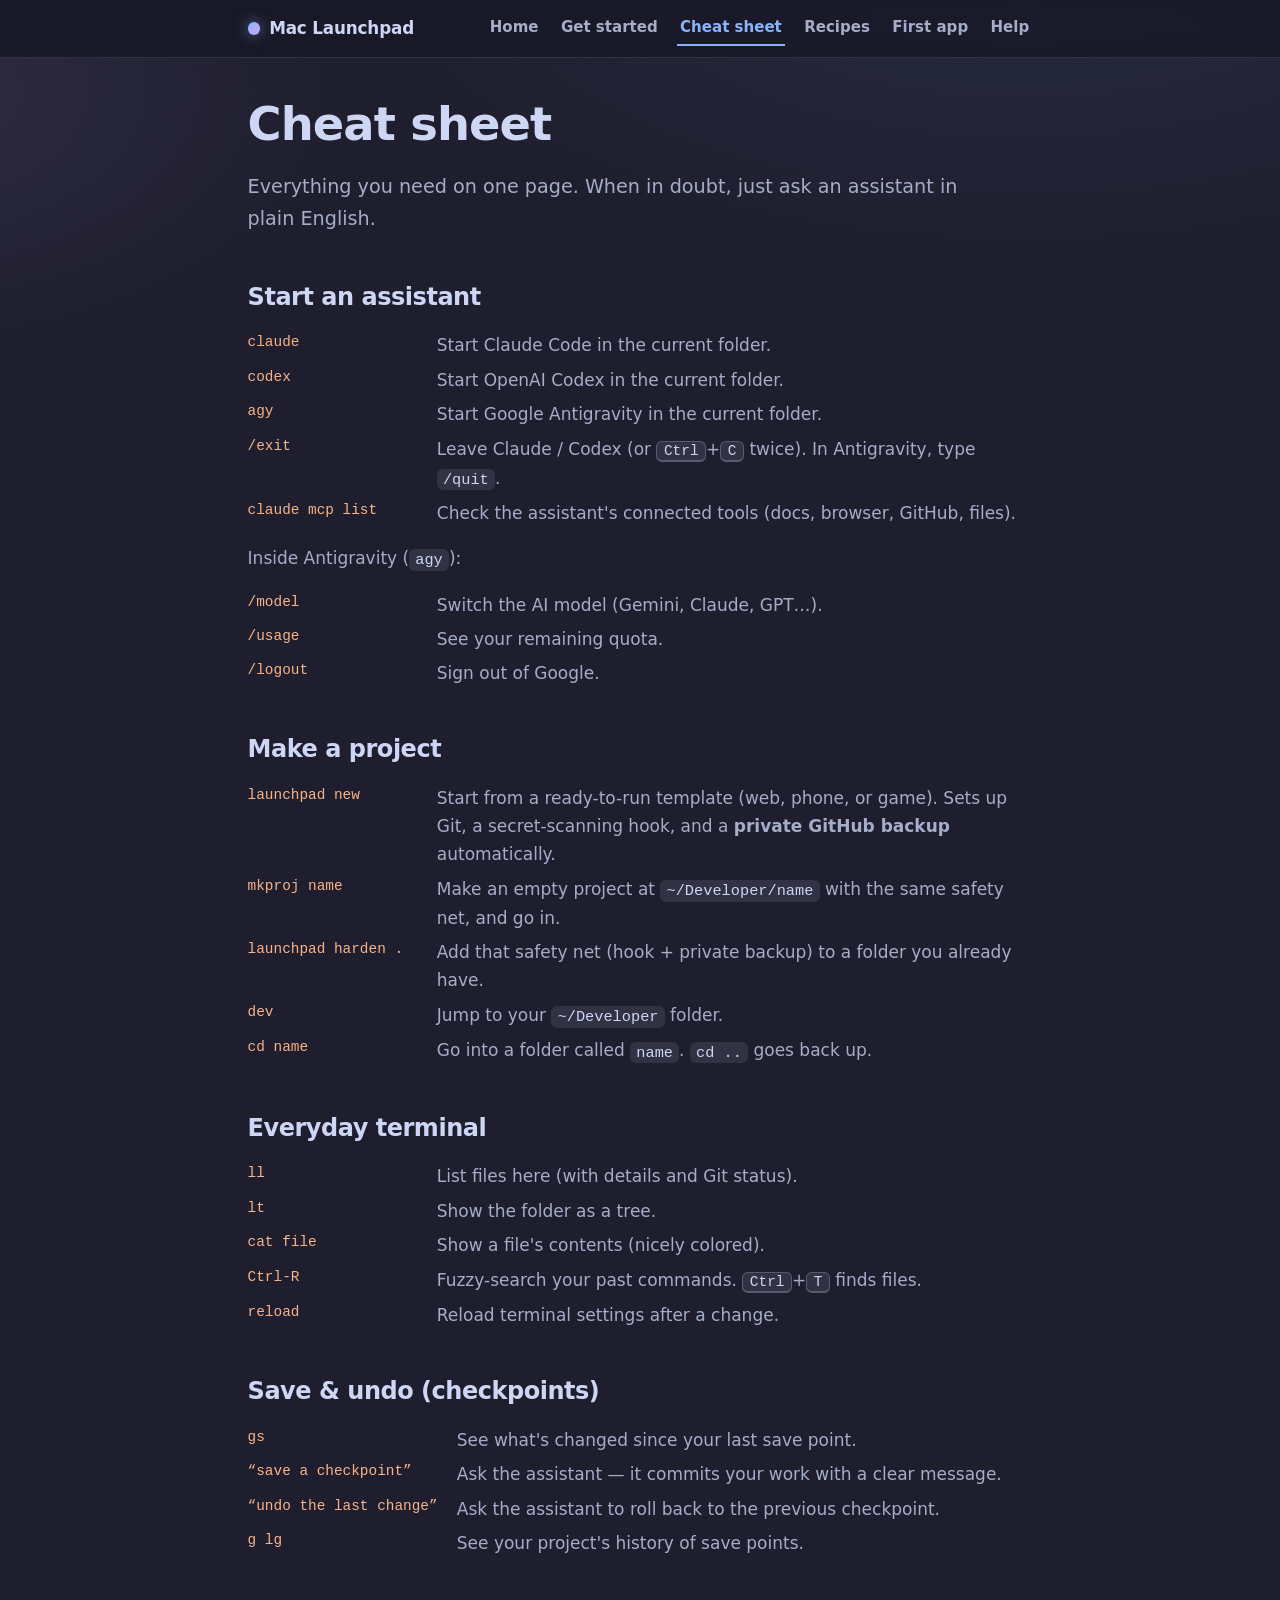
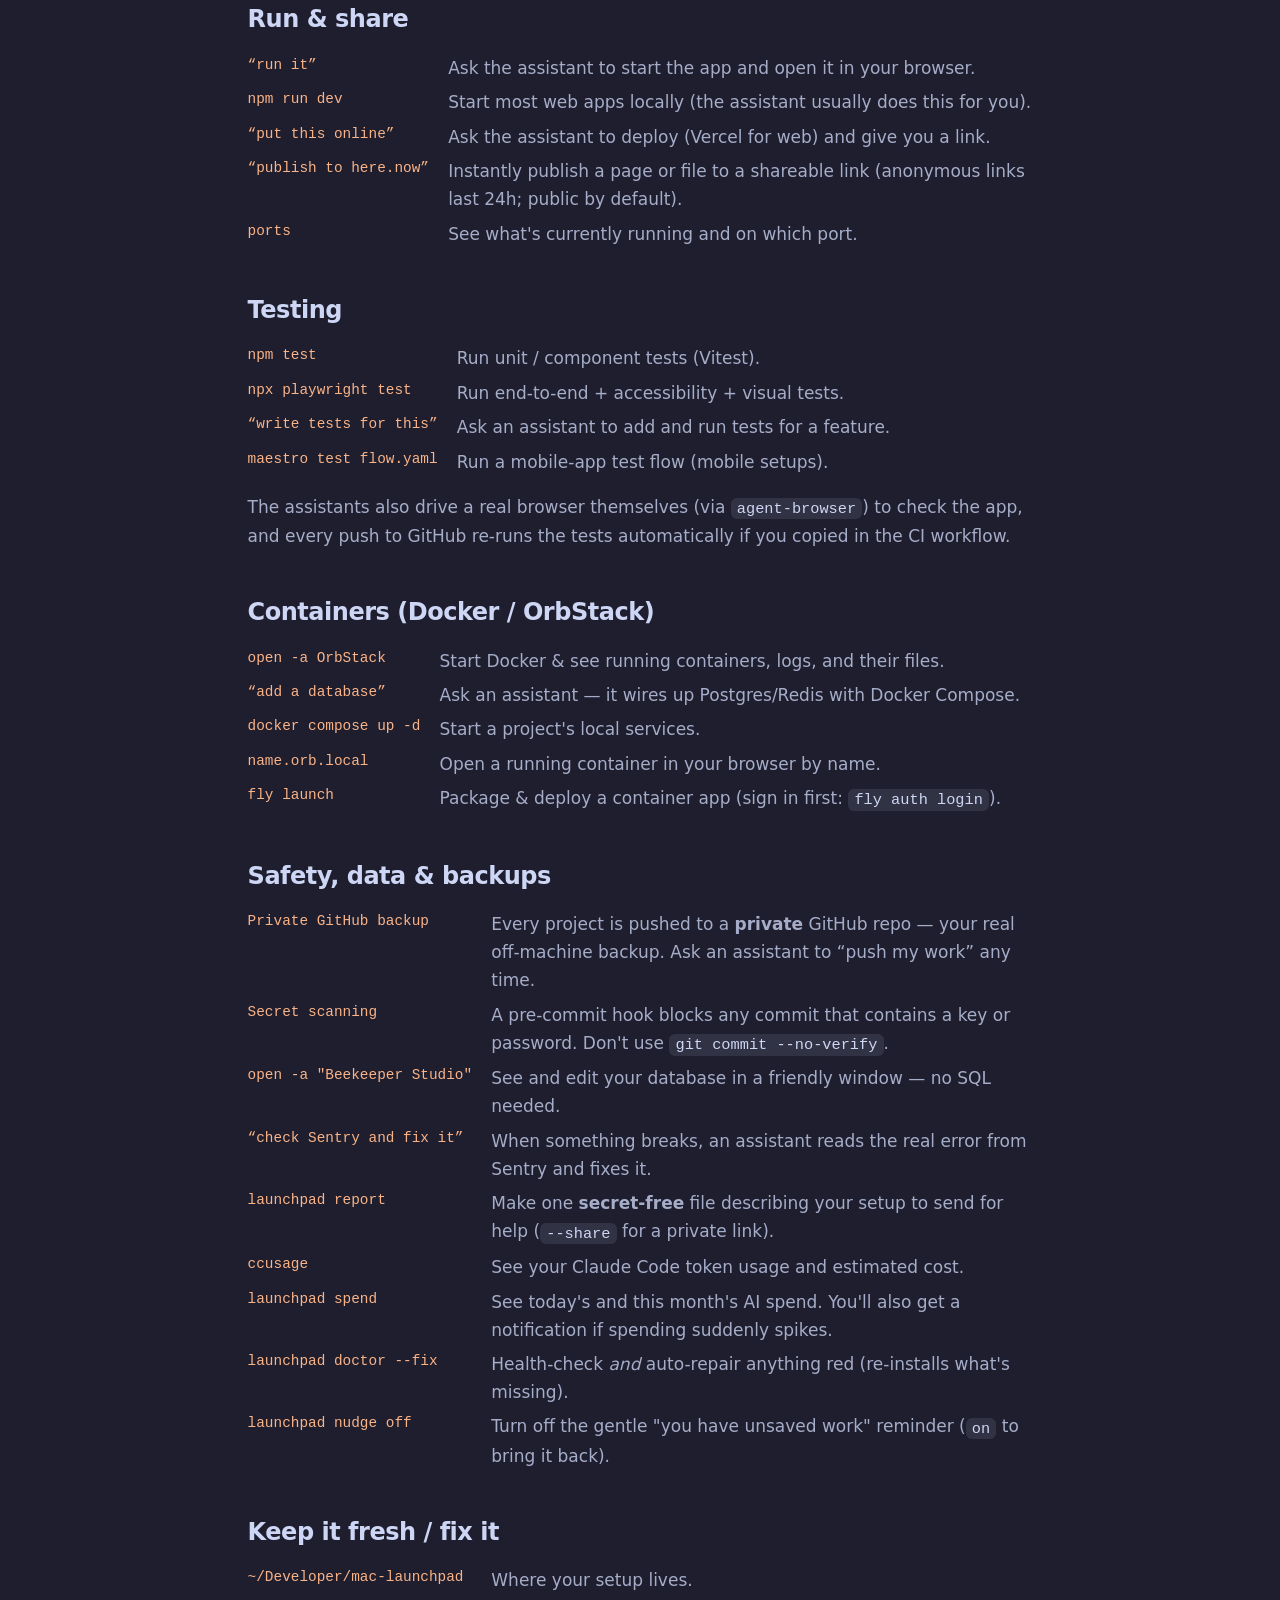
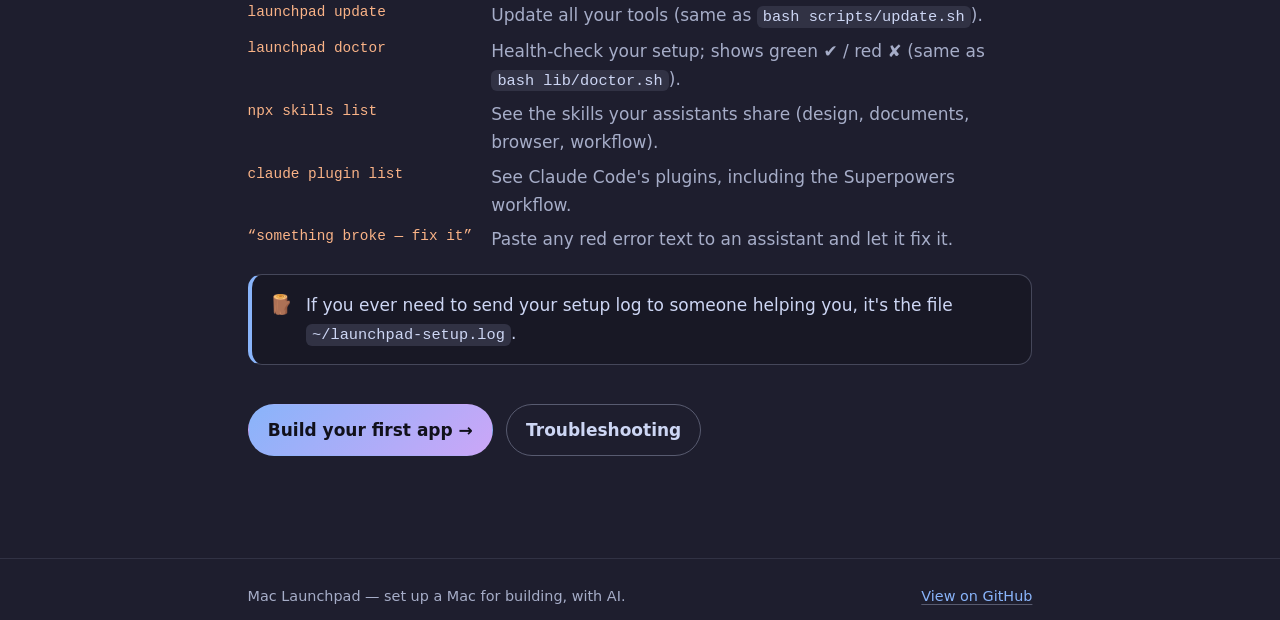
==== docs/cheatsheet.html @ fa9859fd "Add the polish & resilience layer (Add-on 07) Four quick-win features for everyday safety and observ" ====
<!DOCTYPE html>
<html lang="en">
<head>
<meta charset="utf-8" />
<meta name="viewport" content="width=device-width, initial-scale=1" />
<title>Cheat sheet — Mac Launchpad</title>
<meta name="description" content="The one-page reference: start an assistant, everyday commands, save and undo, run and deploy, and quick fixes." />
<meta name="color-scheme" content="dark" />
<link rel="stylesheet" href="assets/styles.css" />
</head>
<body>
<a class="skip" href="#main">Skip to content</a>
<header class="site-header">
  <nav class="nav" aria-label="Primary">
    <a class="brand" href="index.html"><span class="dot" aria-hidden="true"></span> Mac Launchpad</a>
    <div class="nav-links">
      <a href="index.html">Home</a>
      <a href="getting-started.html">Get started</a>
      <a href="cheatsheet.html" aria-current="page">Cheat sheet</a>
      <a href="recipes.html">Recipes</a>
      <a href="first-app.html">First app</a>
      <a href="troubleshooting.html">Help</a>
    </div>
  </nav>
</header>

<main id="main">
  <h1>Cheat sheet</h1>
  <p class="lede">Everything you need on one page. When in doubt, just ask an assistant in plain English.</p>

  <section>
    <h2>Start an assistant</h2>
    <dl class="kv">
      <dt>claude</dt><dd>Start Claude Code in the current folder.</dd>
      <dt>codex</dt><dd>Start OpenAI Codex in the current folder.</dd>
      <dt>agy</dt><dd>Start Google Antigravity in the current folder.</dd>
      <dt>/exit</dt><dd>Leave Claude / Codex (or <kbd>Ctrl</kbd>+<kbd>C</kbd> twice). In Antigravity, type <code>/quit</code>.</dd>
      <dt>claude mcp list</dt><dd>Check the assistant's connected tools (docs, browser, GitHub, files).</dd>
    </dl>
    <p class="muted">Inside Antigravity (<code>agy</code>):</p>
    <dl class="kv">
      <dt>/model</dt><dd>Switch the AI model (Gemini, Claude, GPT…).</dd>
      <dt>/usage</dt><dd>See your remaining quota.</dd>
      <dt>/logout</dt><dd>Sign out of Google.</dd>
    </dl>
  </section>

  <section>
    <h2>Make a project</h2>
    <dl class="kv">
      <dt>launchpad new</dt><dd>Start from a ready-to-run template (web, phone, or game). Sets up Git, a secret-scanning hook, and a <strong>private GitHub backup</strong> automatically.</dd>
      <dt>mkproj name</dt><dd>Make an empty project at <code>~/Developer/name</code> with the same safety net, and go in.</dd>
      <dt>launchpad harden .</dt><dd>Add that safety net (hook + private backup) to a folder you already have.</dd>
      <dt>dev</dt><dd>Jump to your <code>~/Developer</code> folder.</dd>
      <dt>cd name</dt><dd>Go into a folder called <code>name</code>. <code>cd ..</code> goes back up.</dd>
    </dl>
  </section>

  <section>
    <h2>Everyday terminal</h2>
    <dl class="kv">
      <dt>ll</dt><dd>List files here (with details and Git status).</dd>
      <dt>lt</dt><dd>Show the folder as a tree.</dd>
      <dt>cat file</dt><dd>Show a file's contents (nicely colored).</dd>
      <dt>Ctrl&#8209;R</dt><dd>Fuzzy-search your past commands. <kbd>Ctrl</kbd>+<kbd>T</kbd> finds files.</dd>
      <dt>reload</dt><dd>Reload terminal settings after a change.</dd>
    </dl>
  </section>

  <section>
    <h2>Save &amp; undo (checkpoints)</h2>
    <dl class="kv">
      <dt>gs</dt><dd>See what's changed since your last save point.</dd>
      <dt>“save a checkpoint”</dt><dd>Ask the assistant — it commits your work with a clear message.</dd>
      <dt>“undo the last change”</dt><dd>Ask the assistant to roll back to the previous checkpoint.</dd>
      <dt>g lg</dt><dd>See your project's history of save points.</dd>
    </dl>
  </section>

  <section>
    <h2>Run &amp; share</h2>
    <dl class="kv">
      <dt>“run it”</dt><dd>Ask the assistant to start the app and open it in your browser.</dd>
      <dt>npm run dev</dt><dd>Start most web apps locally (the assistant usually does this for you).</dd>
      <dt>“put this online”</dt><dd>Ask the assistant to deploy (Vercel for web) and give you a link.</dd>
      <dt>“publish to here.now”</dt><dd>Instantly publish a page or file to a shareable link (anonymous links last 24h; public by default).</dd>
      <dt>ports</dt><dd>See what's currently running and on which port.</dd>
    </dl>
  </section>

  <section>
    <h2>Testing</h2>
    <dl class="kv">
      <dt>npm test</dt><dd>Run unit / component tests (Vitest).</dd>
      <dt>npx playwright test</dt><dd>Run end-to-end + accessibility + visual tests.</dd>
      <dt>“write tests for this”</dt><dd>Ask an assistant to add and run tests for a feature.</dd>
      <dt>maestro test flow.yaml</dt><dd>Run a mobile-app test flow (mobile setups).</dd>
    </dl>
    <p class="muted">The assistants also drive a real browser themselves (via <code>agent-browser</code>) to check the app, and every push to GitHub re-runs the tests automatically if you copied in the CI workflow.</p>
  </section>

  <section>
    <h2>Containers (Docker / OrbStack)</h2>
    <dl class="kv">
      <dt>open -a OrbStack</dt><dd>Start Docker &amp; see running containers, logs, and their files.</dd>
      <dt>“add a database”</dt><dd>Ask an assistant — it wires up Postgres/Redis with Docker Compose.</dd>
      <dt>docker compose up -d</dt><dd>Start a project's local services.</dd>
      <dt>name.orb.local</dt><dd>Open a running container in your browser by name.</dd>
      <dt>fly launch</dt><dd>Package &amp; deploy a container app (sign in first: <code>fly auth login</code>).</dd>
    </dl>
  </section>

  <section>
    <h2>Safety, data &amp; backups</h2>
    <dl class="kv">
      <dt>Private GitHub backup</dt><dd>Every project is pushed to a <strong>private</strong> GitHub repo — your real off-machine backup. Ask an assistant to “push my work” any time.</dd>
      <dt>Secret scanning</dt><dd>A pre-commit hook blocks any commit that contains a key or password. Don't use <code>git commit --no-verify</code>.</dd>
      <dt>open -a "Beekeeper Studio"</dt><dd>See and edit your database in a friendly window — no SQL needed.</dd>
      <dt>“check Sentry and fix it”</dt><dd>When something breaks, an assistant reads the real error from Sentry and fixes it.</dd>
      <dt>launchpad report</dt><dd>Make one <strong>secret-free</strong> file describing your setup to send for help (<code>--share</code> for a private link).</dd>
      <dt>ccusage</dt><dd>See your Claude Code token usage and estimated cost.</dd>
      <dt>launchpad spend</dt><dd>See today's and this month's AI spend. You'll also get a notification if spending suddenly spikes.</dd>
      <dt>launchpad doctor --fix</dt><dd>Health-check <em>and</em> auto-repair anything red (re-installs what's missing).</dd>
      <dt>launchpad nudge off</dt><dd>Turn off the gentle "you have unsaved work" reminder (<code>on</code> to bring it back).</dd>
    </dl>
  </section>

  <section>
    <h2>Keep it fresh / fix it</h2>
    <dl class="kv">
      <dt>~/Developer/mac-launchpad</dt><dd>Where your setup lives.</dd>
      <dt>launchpad update</dt><dd>Update all your tools (same as <code>bash scripts/update.sh</code>).</dd>
      <dt>launchpad doctor</dt><dd>Health-check your setup; shows green ✔ / red ✘ (same as <code>bash lib/doctor.sh</code>).</dd>
      <dt>npx skills list</dt><dd>See the skills your assistants share (design, documents, browser, workflow).</dd>
      <dt>claude plugin list</dt><dd>See Claude Code's plugins, including the Superpowers workflow.</dd>
      <dt>“something broke — fix it”</dt><dd>Paste any red error text to an assistant and let it fix it.</dd>
    </dl>
    <div class="callout note"><div class="ico" aria-hidden="true">🪵</div><p>If you ever need to send your setup log to someone helping you, it's the file <code>~/launchpad-setup.log</code>.</p></div>
  </section>

  <div class="btn-row">
    <a class="btn primary" href="first-app.html">Build your first app →</a>
    <a class="btn ghost" href="troubleshooting.html">Troubleshooting</a>
  </div>
</main>

<footer class="site-footer">
  <nav class="nav" aria-label="Footer">
    <span class="muted">Mac Launchpad — set up a Mac for building, with AI.</span>
    <span style="margin-left:auto"><a href="https://github.com/zigrivers/mac-launchpad">View on GitHub</a></span>
  </nav>
</footer>
<script src="assets/copy.js"></script>
</body>
</html>
---- docs/assets/styles.css ----
/* Mac Launchpad docs — Catppuccin Mocha. No build step; one stylesheet. */
:root {
  --base: #1e1e2e;
  --mantle: #181825;
  --crust: #11111b;
  --text: #cdd6f4;
  --subtext: #a6adc8;
  --subtext0: #a6adc8;
  --surface0: #313244;
  --surface1: #45475a;
  --surface2: #585b70;
  --overlay0: #6c7086;
  --blue: #89b4fa;
  --mauve: #cba6f7;
  --green: #a6e3a1;
  --red: #f38ba8;
  --peach: #fab387;
  --yellow: #f9e2af;
  --lavender: #b4befe;
  --sky: #89dceb;

  --maxw: 820px;
  --radius: 14px;
  --radius-sm: 9px;
  --gap: 1rem;
  --mono: "JetBrainsMono Nerd Font", "JetBrains Mono", ui-monospace, SFMono-Regular, Menlo, monospace;
  --sans: -apple-system, BlinkMacSystemFont, "Inter", "Segoe UI", Roboto, system-ui, sans-serif;
}

* { box-sizing: border-box; }
html { scroll-behavior: smooth; -webkit-text-size-adjust: 100%; }
@media (prefers-reduced-motion: reduce) { html { scroll-behavior: auto; } }

body {
  margin: 0;
  font-family: var(--sans);
  font-size: 17px;
  line-height: 1.65;
  color: var(--text);
  background:
    radial-gradient(1200px 600px at 80% -10%, rgba(137,180,250,0.10), transparent 60%),
    radial-gradient(900px 500px at -10% 10%, rgba(203,166,247,0.10), transparent 55%),
    var(--base);
  background-attachment: fixed;
}

/* Accessibility */
.skip { position: absolute; left: -999px; top: 0; background: var(--blue); color: var(--crust);
  padding: .6rem 1rem; border-radius: 0 0 var(--radius-sm) 0; z-index: 100; font-weight: 600; }
.skip:focus { left: 0; }
:focus-visible { outline: 3px solid var(--lavender); outline-offset: 2px; border-radius: 4px; }

/* Header / nav */
.site-header {
  position: sticky; top: 0; z-index: 50;
  background: rgba(24,24,37,0.82);
  backdrop-filter: saturate(140%) blur(10px);
  border-bottom: 1px solid var(--surface0);
}
.nav { max-width: var(--maxw); margin: 0 auto; padding: .7rem 1.1rem;
  display: flex; align-items: center; gap: 1rem; flex-wrap: wrap; }
.brand { display: flex; align-items: center; gap: .55rem; font-weight: 800; letter-spacing: -.01em;
  color: var(--text); text-decoration: none; font-size: 1.05rem; }
.brand .dot { width: .8rem; height: .8rem; border-radius: 50%;
  background: linear-gradient(135deg, var(--blue), var(--mauve)); box-shadow: 0 0 14px rgba(137,180,250,.6); }
.nav-links { display: flex; gap: .25rem 1rem; flex-wrap: wrap; margin-left: auto; }
.nav-links a { color: var(--subtext); text-decoration: none; font-size: .94rem; font-weight: 600;
  padding: .25rem .2rem; border-bottom: 2px solid transparent; }
.nav-links a:hover { color: var(--text); }
.nav-links a[aria-current="page"] { color: var(--blue); border-bottom-color: var(--blue); }

/* Layout */
main { max-width: var(--maxw); margin: 0 auto; padding: 2.2rem 1.1rem 5rem; }
section { margin: 2.4rem 0; }
h1, h2, h3 { line-height: 1.2; letter-spacing: -.02em; }
h1 { font-size: clamp(2rem, 6vw, 2.9rem); margin: .2rem 0 .6rem; }
h2 { font-size: 1.5rem; margin-top: 2.6rem; padding-top: .4rem; }
h3 { font-size: 1.15rem; color: var(--lavender); }
h2 .num { color: var(--overlay0); font-variant-numeric: tabular-nums; margin-right: .4rem; }
a { color: var(--blue); text-decoration-color: var(--surface2); text-underline-offset: 3px; }
a:hover { text-decoration-color: var(--blue); }
p { color: var(--text); }
.lede { font-size: 1.2rem; color: var(--subtext); max-width: 60ch; }
.muted { color: var(--subtext); }
hr { border: none; border-top: 1px solid var(--surface0); margin: 2.5rem 0; }

/* Hero */
.hero { padding: 1.5rem 0 .5rem; }
.eyebrow { display: inline-block; font-family: var(--mono); font-size: .8rem; letter-spacing: .08em;
  text-transform: uppercase; color: var(--mauve); background: rgba(203,166,247,.12);
  border: 1px solid rgba(203,166,247,.25); padding: .25rem .6rem; border-radius: 999px; }
.gradient { background: linear-gradient(120deg, var(--blue), var(--mauve) 55%, var(--peach));
  -webkit-background-clip: text; background-clip: text; color: transparent; }

/* Cards */
.grid { display: grid; gap: var(--gap); grid-template-columns: repeat(auto-fit, minmax(220px, 1fr)); }
.card { background: linear-gradient(180deg, rgba(49,50,68,.55), rgba(49,50,68,.25));
  border: 1px solid var(--surface0); border-radius: var(--radius); padding: 1.2rem 1.25rem; }
.card h3 { margin: .1rem 0 .4rem; color: var(--text); }
.card p { color: var(--subtext); margin: 0; font-size: .96rem; }
.card .ico { font-size: 1.5rem; }
a.card { text-decoration: none; display: block; transition: border-color .15s, transform .15s; }
a.card:hover { border-color: var(--blue); transform: translateY(-2px); }
a.card .more { color: var(--blue); font-weight: 600; font-size: .9rem; }

/* Steps */
ol.steps { list-style: none; counter-reset: step; padding: 0; margin: 1.2rem 0; }
ol.steps > li { counter-increment: step; position: relative; padding: .2rem 0 1.3rem 3rem; }
ol.steps > li::before { content: counter(step); position: absolute; left: 0; top: 0;
  width: 2rem; height: 2rem; display: grid; place-items: center; border-radius: 50%;
  font-family: var(--mono); font-weight: 700; color: var(--crust);
  background: linear-gradient(135deg, var(--blue), var(--mauve)); }
ol.steps > li::after { content: ""; position: absolute; left: 1rem; top: 2.2rem; bottom: .2rem;
  width: 2px; background: var(--surface0); }
ol.steps > li:last-child::after { display: none; }
ol.steps h3 { margin: .1rem 0 .3rem; }

/* Callouts */
.callout { border-radius: var(--radius); padding: 1rem 1.1rem; margin: 1.3rem 0;
  border: 1px solid var(--surface1); background: var(--mantle); display: flex; gap: .8rem; }
.callout .ico { font-size: 1.2rem; line-height: 1.5; }
.callout p { margin: 0; }
.callout.note { border-left: 4px solid var(--blue); }
.callout.tip  { border-left: 4px solid var(--green); }
.callout.warn { border-left: 4px solid var(--peach); }
.callout.danger { border-left: 4px solid var(--red); }

/* Code */
pre, code, kbd { font-family: var(--mono); }
code { background: var(--surface0); color: var(--text); padding: .12em .4em; border-radius: 6px; font-size: .9em; }
kbd { background: var(--surface0); border: 1px solid var(--surface2); border-bottom-width: 2px;
  border-radius: 6px; padding: .08em .45em; font-size: .85em; color: var(--text); }
.codeblock { position: relative; margin: 1.1rem 0; }
.codeblock pre { background: var(--crust); border: 1px solid var(--surface0); border-radius: var(--radius);
  padding: 1rem 1.1rem; overflow-x: auto; margin: 0; line-height: 1.55; }
.codeblock pre code { background: none; padding: 0; font-size: .9rem; color: var(--text); }
.copy-btn { position: absolute; top: .55rem; right: .55rem; font-family: var(--sans);
  font-size: .78rem; font-weight: 600; color: var(--subtext); background: var(--surface0);
  border: 1px solid var(--surface1); border-radius: 8px; padding: .25rem .55rem; cursor: pointer; }
.copy-btn:hover { color: var(--text); border-color: var(--blue); }
.copy-btn.copied { color: var(--green); border-color: var(--green); }
.tok-c { color: var(--overlay0); } /* comment */
.tok-k { color: var(--mauve); }    /* keyword/command */
.tok-s { color: var(--green); }    /* string */

/* Tables */
.table-wrap { overflow-x: auto; }
table { width: 100%; border-collapse: collapse; margin: 1.2rem 0; font-size: .95rem; }
th, td { text-align: left; padding: .6rem .7rem; border-bottom: 1px solid var(--surface0); vertical-align: top; }
th { color: var(--lavender); font-weight: 700; }
td code { font-size: .85em; }

/* Definition list (cheatsheet) */
.kv { display: grid; grid-template-columns: minmax(170px, max-content) 1fr; gap: .4rem 1.2rem; margin: 1rem 0; }
.kv dt { font-family: var(--mono); color: var(--peach); font-size: .9rem; }
.kv dd { margin: 0; color: var(--subtext); }

/* Buttons */
.btn-row { display: flex; gap: .8rem; flex-wrap: wrap; margin: 1.4rem 0; }
.btn { display: inline-flex; align-items: center; gap: .5rem; text-decoration: none; font-weight: 700;
  padding: .7rem 1.2rem; border-radius: 999px; border: 1px solid transparent; }
.btn.primary { background: linear-gradient(135deg, var(--blue), var(--mauve)); color: var(--crust); }
.btn.primary:hover { filter: brightness(1.07); }
.btn.ghost { border-color: var(--surface2); color: var(--text); }
.btn.ghost:hover { border-color: var(--blue); }

/* Footer */
.site-footer { border-top: 1px solid var(--surface0); color: var(--subtext); }
.site-footer .nav { padding: 1.6rem 1.1rem; font-size: .9rem; }

@media (max-width: 540px) {
  body { font-size: 16px; }
  .nav-links { width: 100%; margin-left: 0; }
  ol.steps > li { padding-left: 2.6rem; }
}
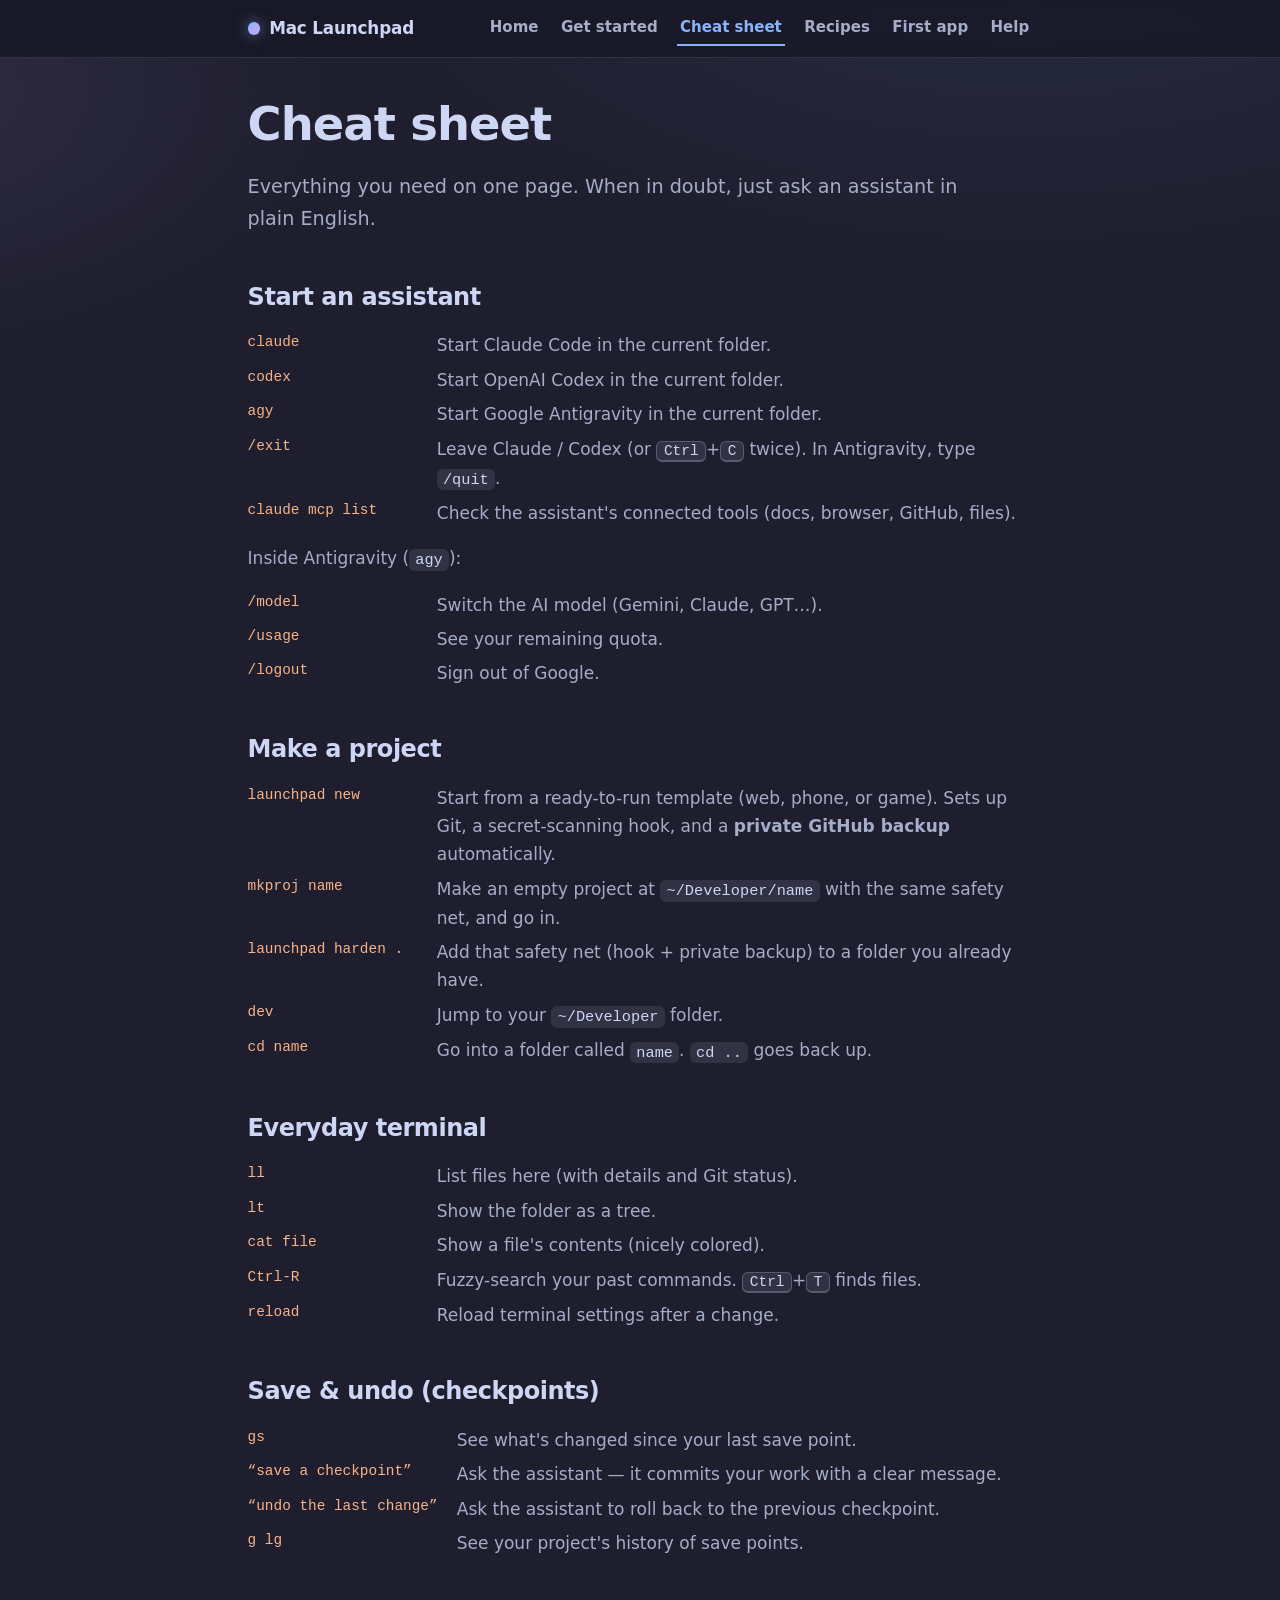
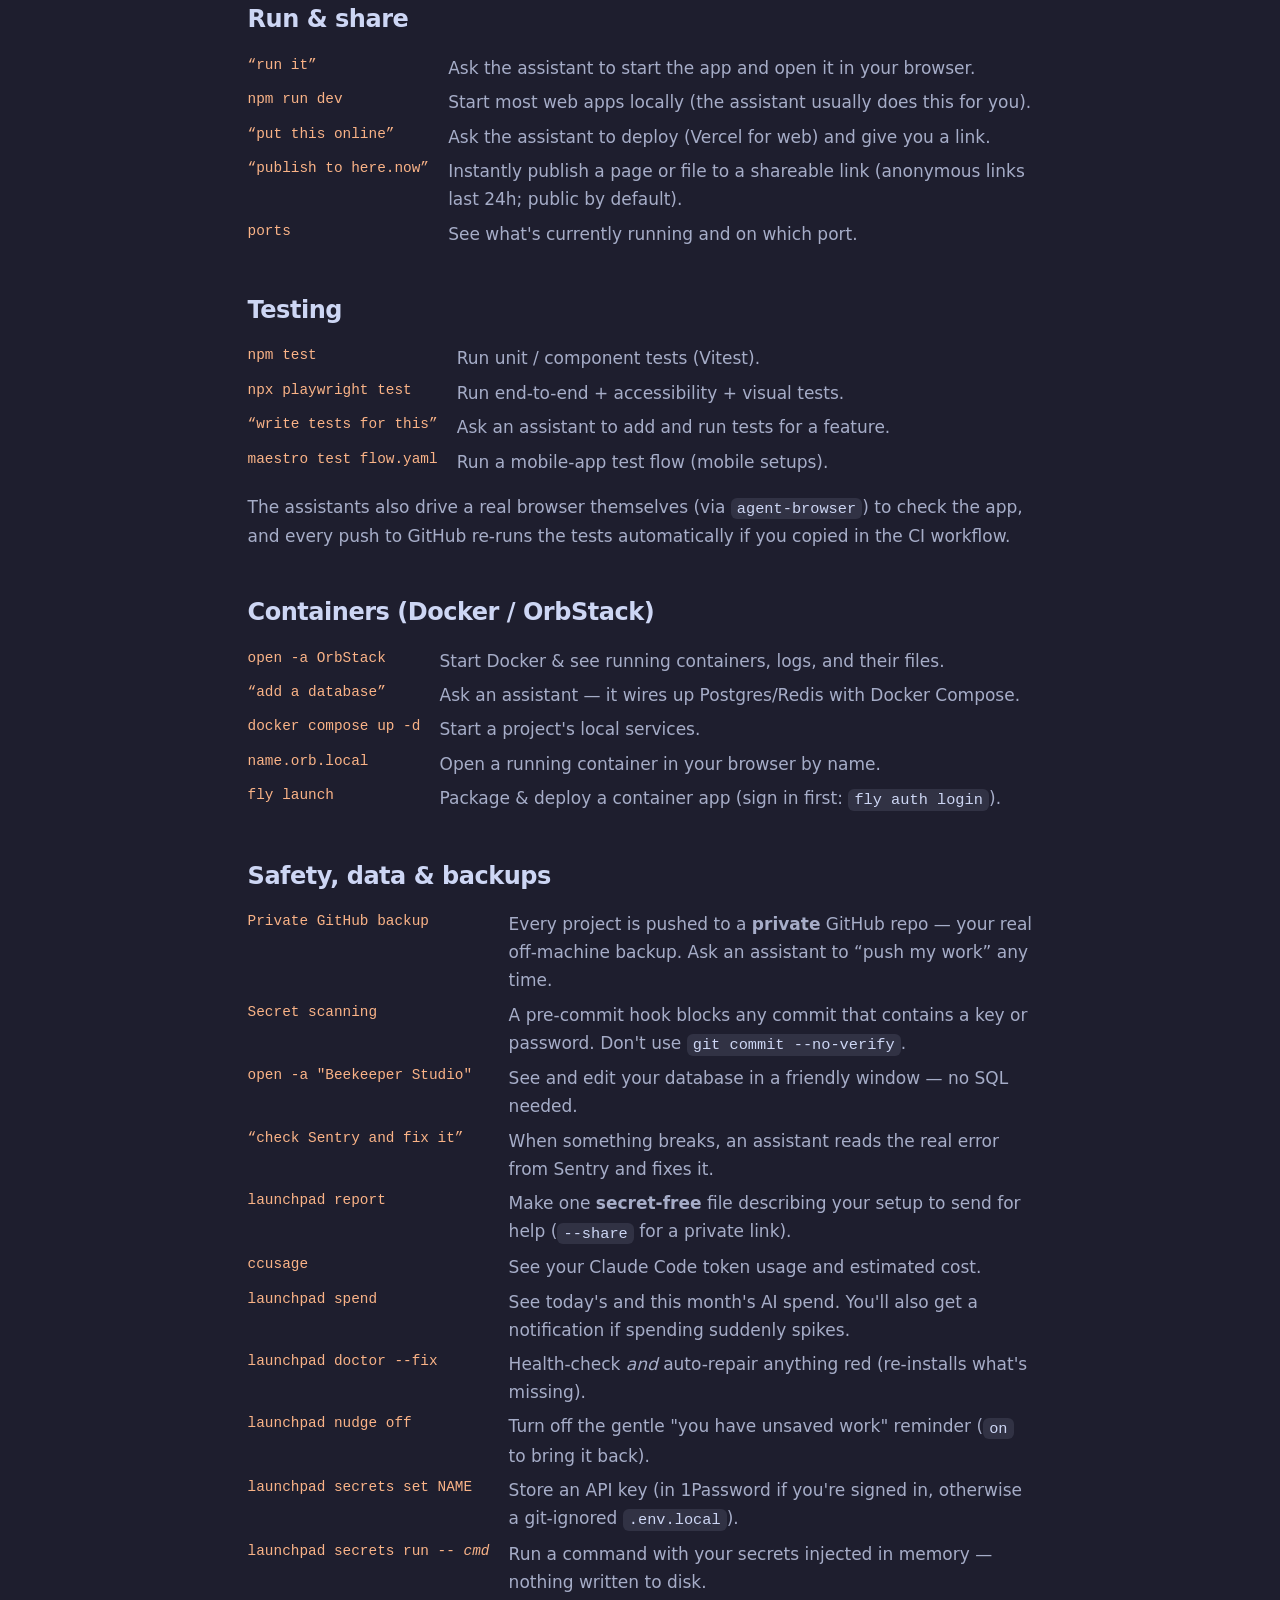
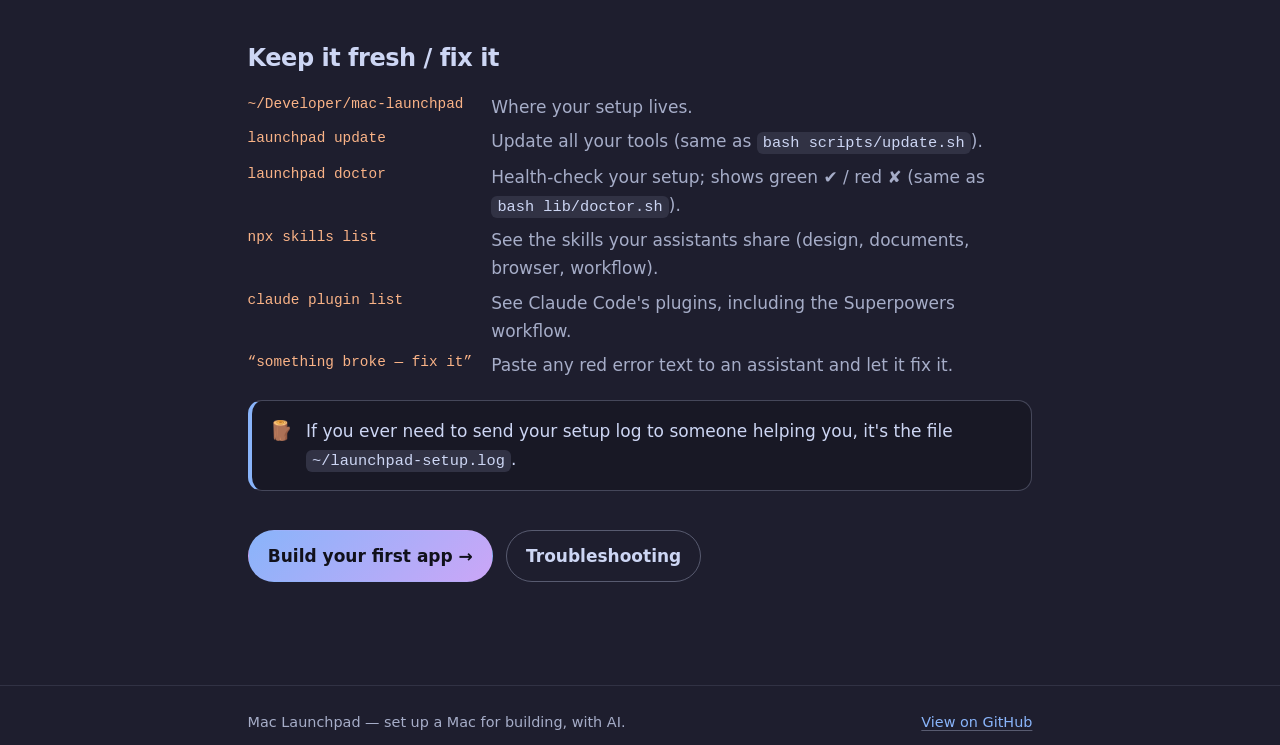
==== commit 1047fe5e: "Add the secret-management layer (Add-on 08) Wire the installed-but-unused 1Password CLI (op) into an" ====
--- a/docs/cheatsheet.html
+++ b/docs/cheatsheet.html
@@ -122,6 +122,8 @@
       <dt>launchpad spend</dt><dd>See today's and this month's AI spend. You'll also get a notification if spending suddenly spikes.</dd>
       <dt>launchpad doctor --fix</dt><dd>Health-check <em>and</em> auto-repair anything red (re-installs what's missing).</dd>
       <dt>launchpad nudge off</dt><dd>Turn off the gentle "you have unsaved work" reminder (<code>on</code> to bring it back).</dd>
+      <dt>launchpad secrets set NAME</dt><dd>Store an API key (in 1Password if you're signed in, otherwise a git-ignored <code>.env.local</code>).</dd>
+      <dt>launchpad secrets run -- <em>cmd</em></dt><dd>Run a command with your secrets injected in memory — nothing written to disk.</dd>
     </dl>
   </section>
 
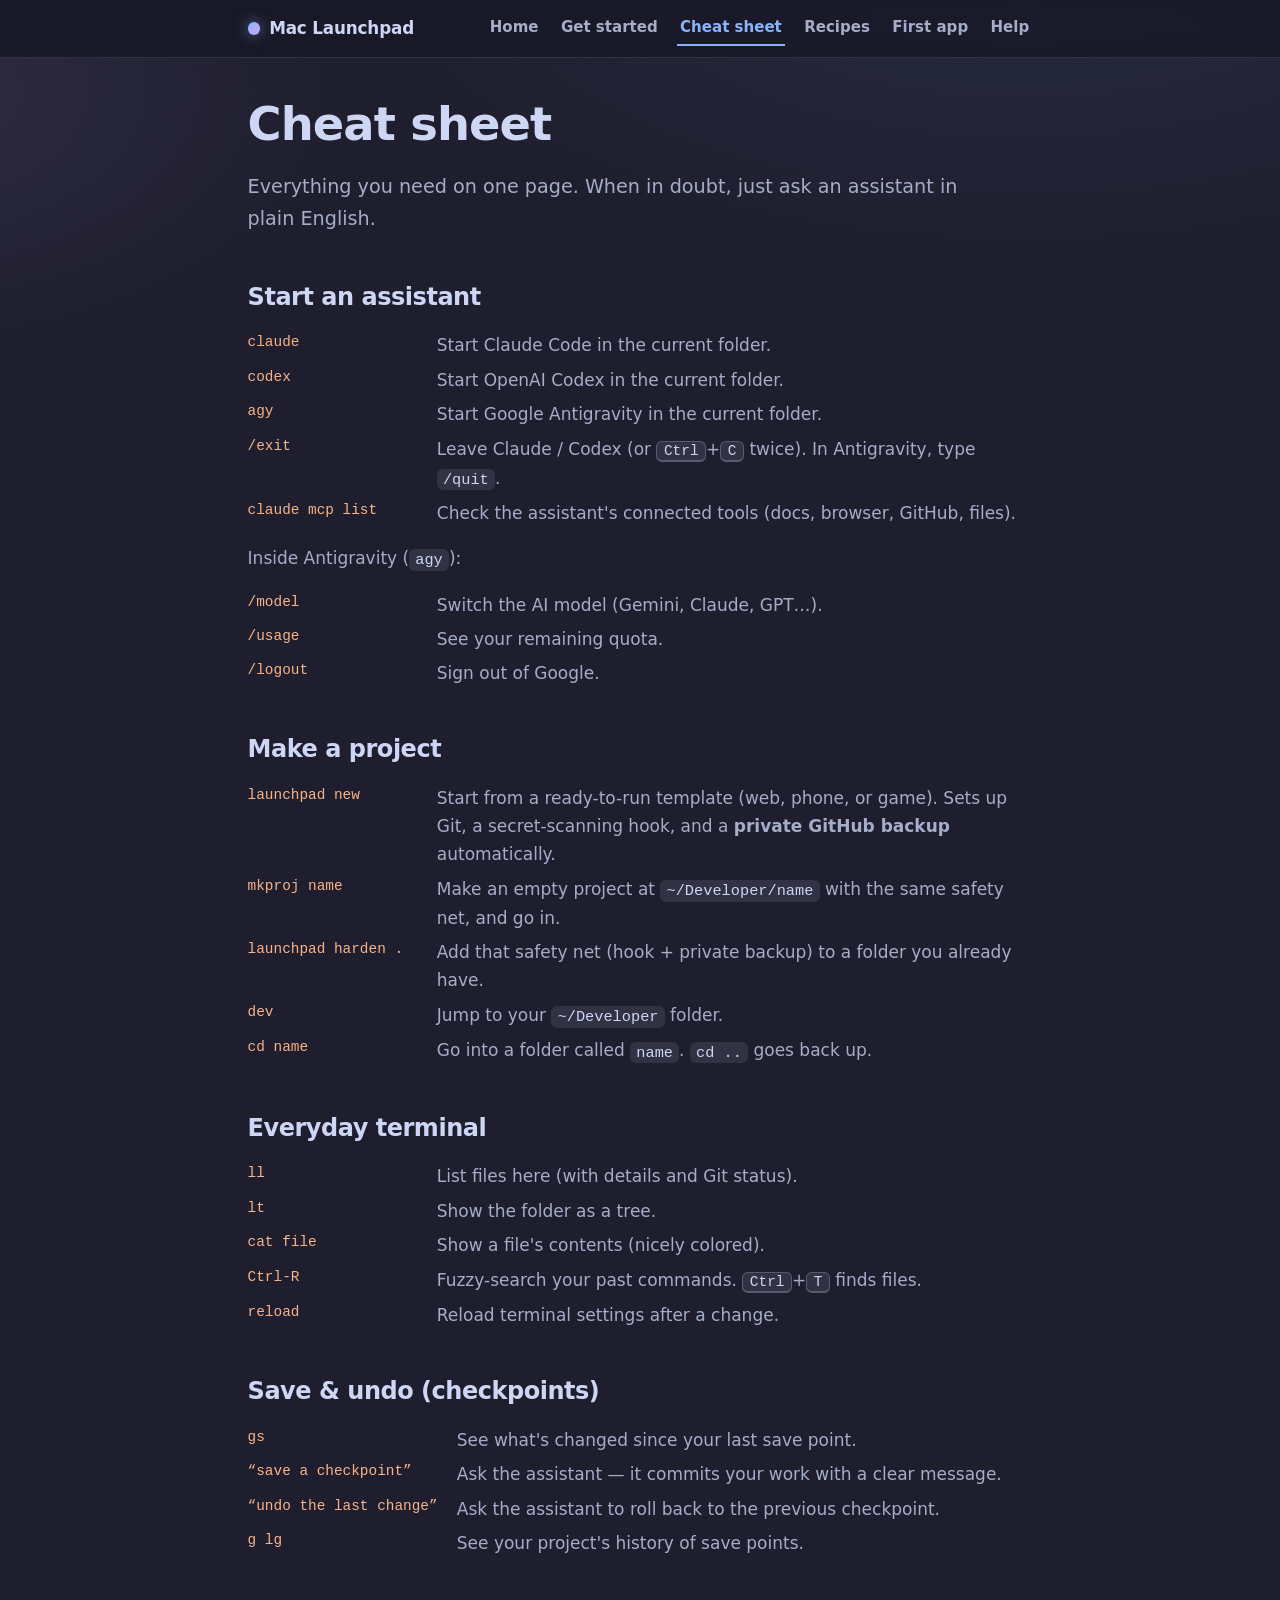
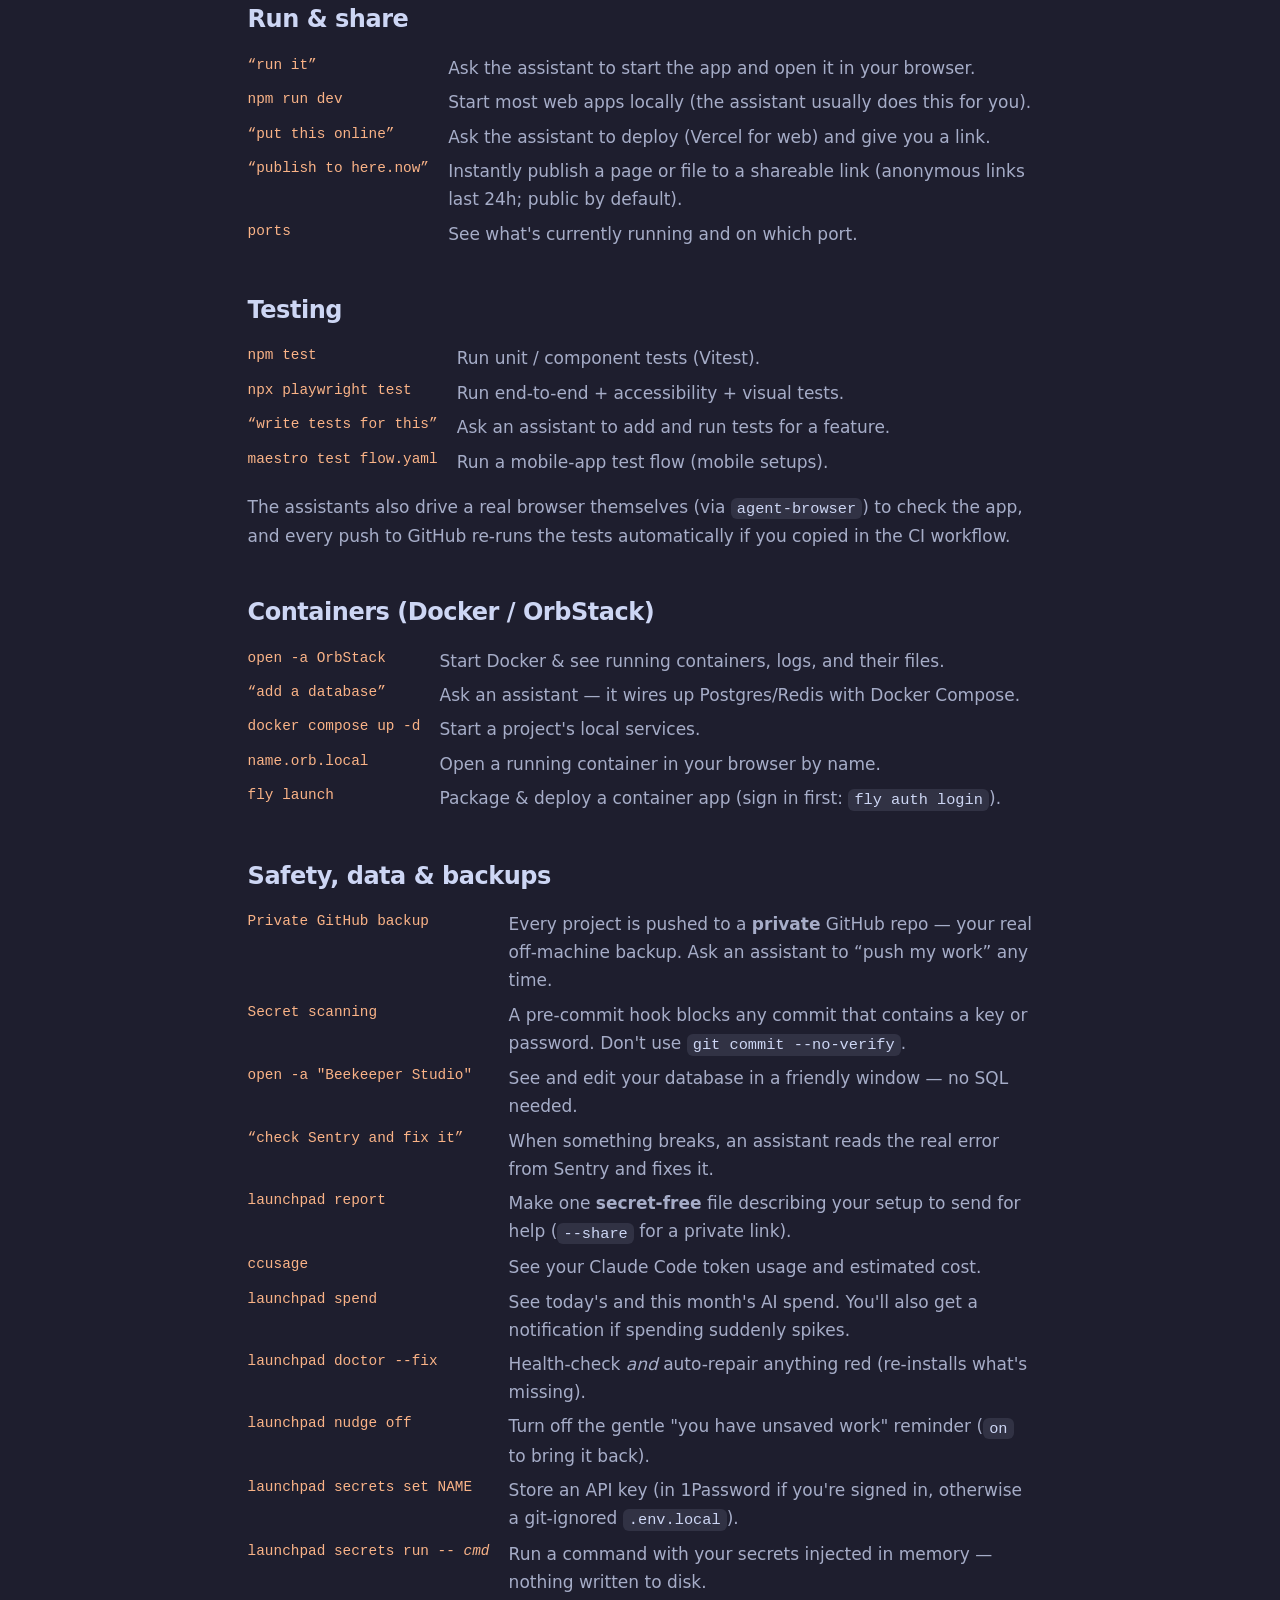
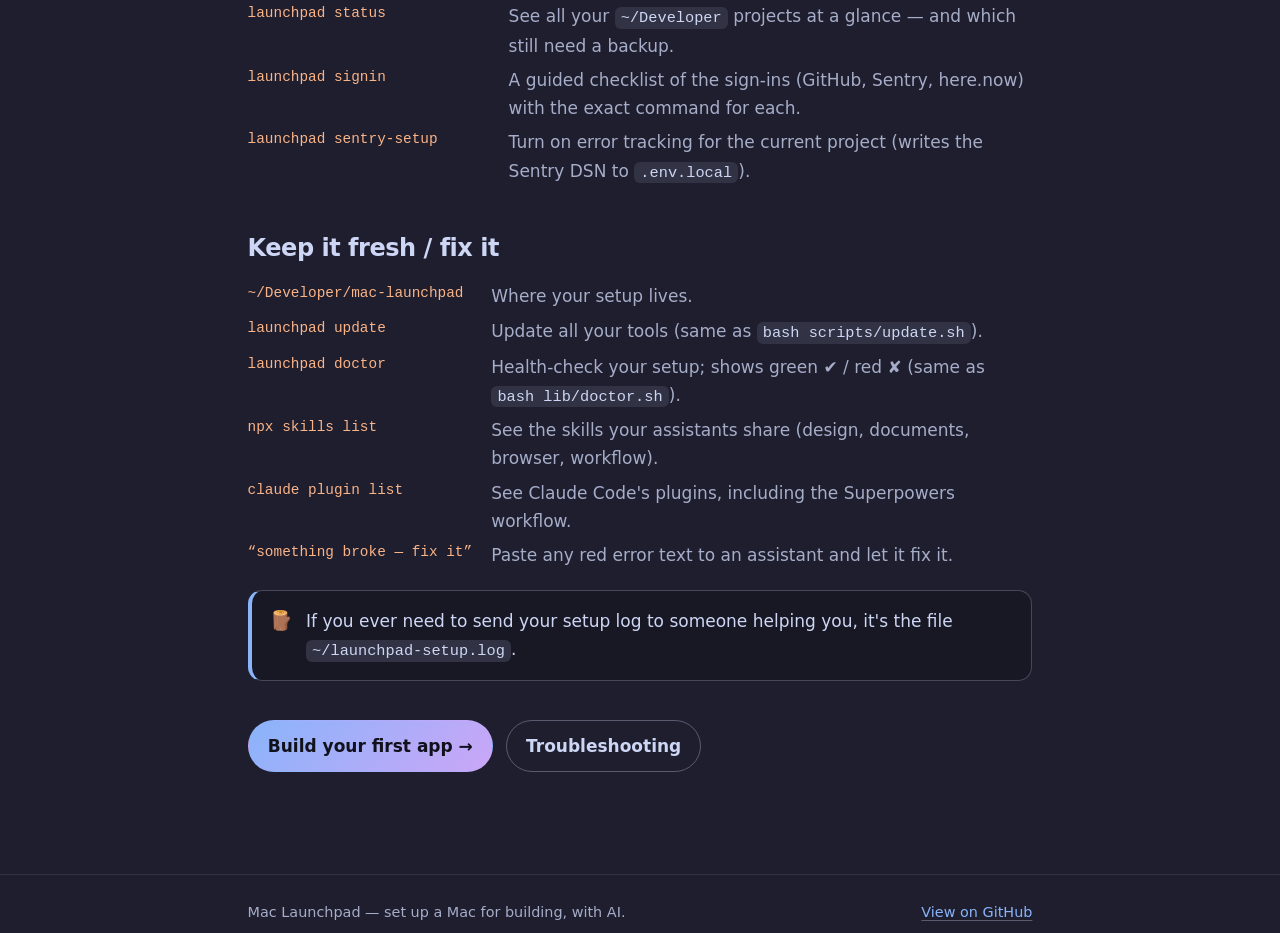
==== commit fd4e0287: "docs(addon-09): cheatsheet + 'turn on error tracking' recipe + README audit Co-Authored-By: Claude S" ====
--- a/docs/cheatsheet.html
+++ b/docs/cheatsheet.html
@@ -124,6 +124,9 @@
       <dt>launchpad nudge off</dt><dd>Turn off the gentle "you have unsaved work" reminder (<code>on</code> to bring it back).</dd>
       <dt>launchpad secrets set NAME</dt><dd>Store an API key (in 1Password if you're signed in, otherwise a git-ignored <code>.env.local</code>).</dd>
       <dt>launchpad secrets run -- <em>cmd</em></dt><dd>Run a command with your secrets injected in memory — nothing written to disk.</dd>
+      <dt>launchpad status</dt><dd>See all your <code>~/Developer</code> projects at a glance — and which still need a backup.</dd>
+      <dt>launchpad signin</dt><dd>A guided checklist of the sign-ins (GitHub, Sentry, here.now) with the exact command for each.</dd>
+      <dt>launchpad sentry-setup</dt><dd>Turn on error tracking for the current project (writes the Sentry DSN to <code>.env.local</code>).</dd>
     </dl>
   </section>
 
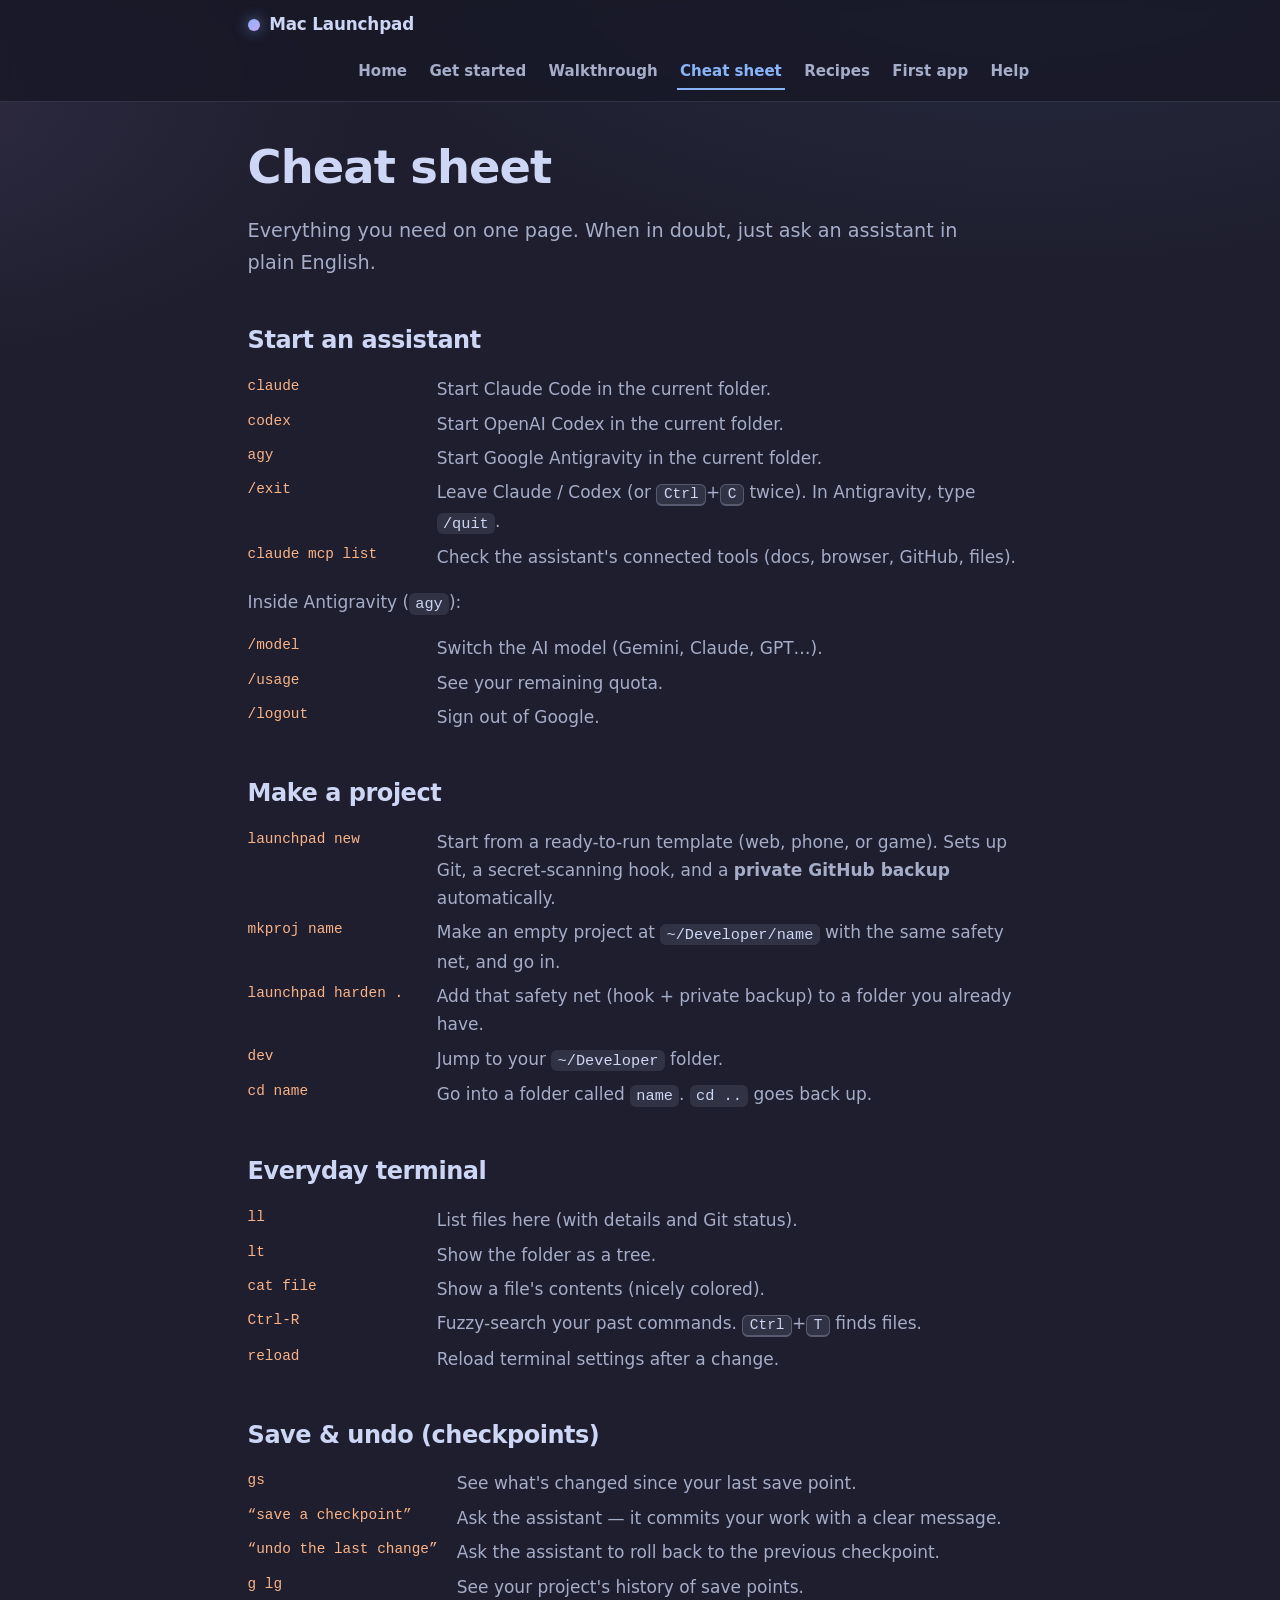
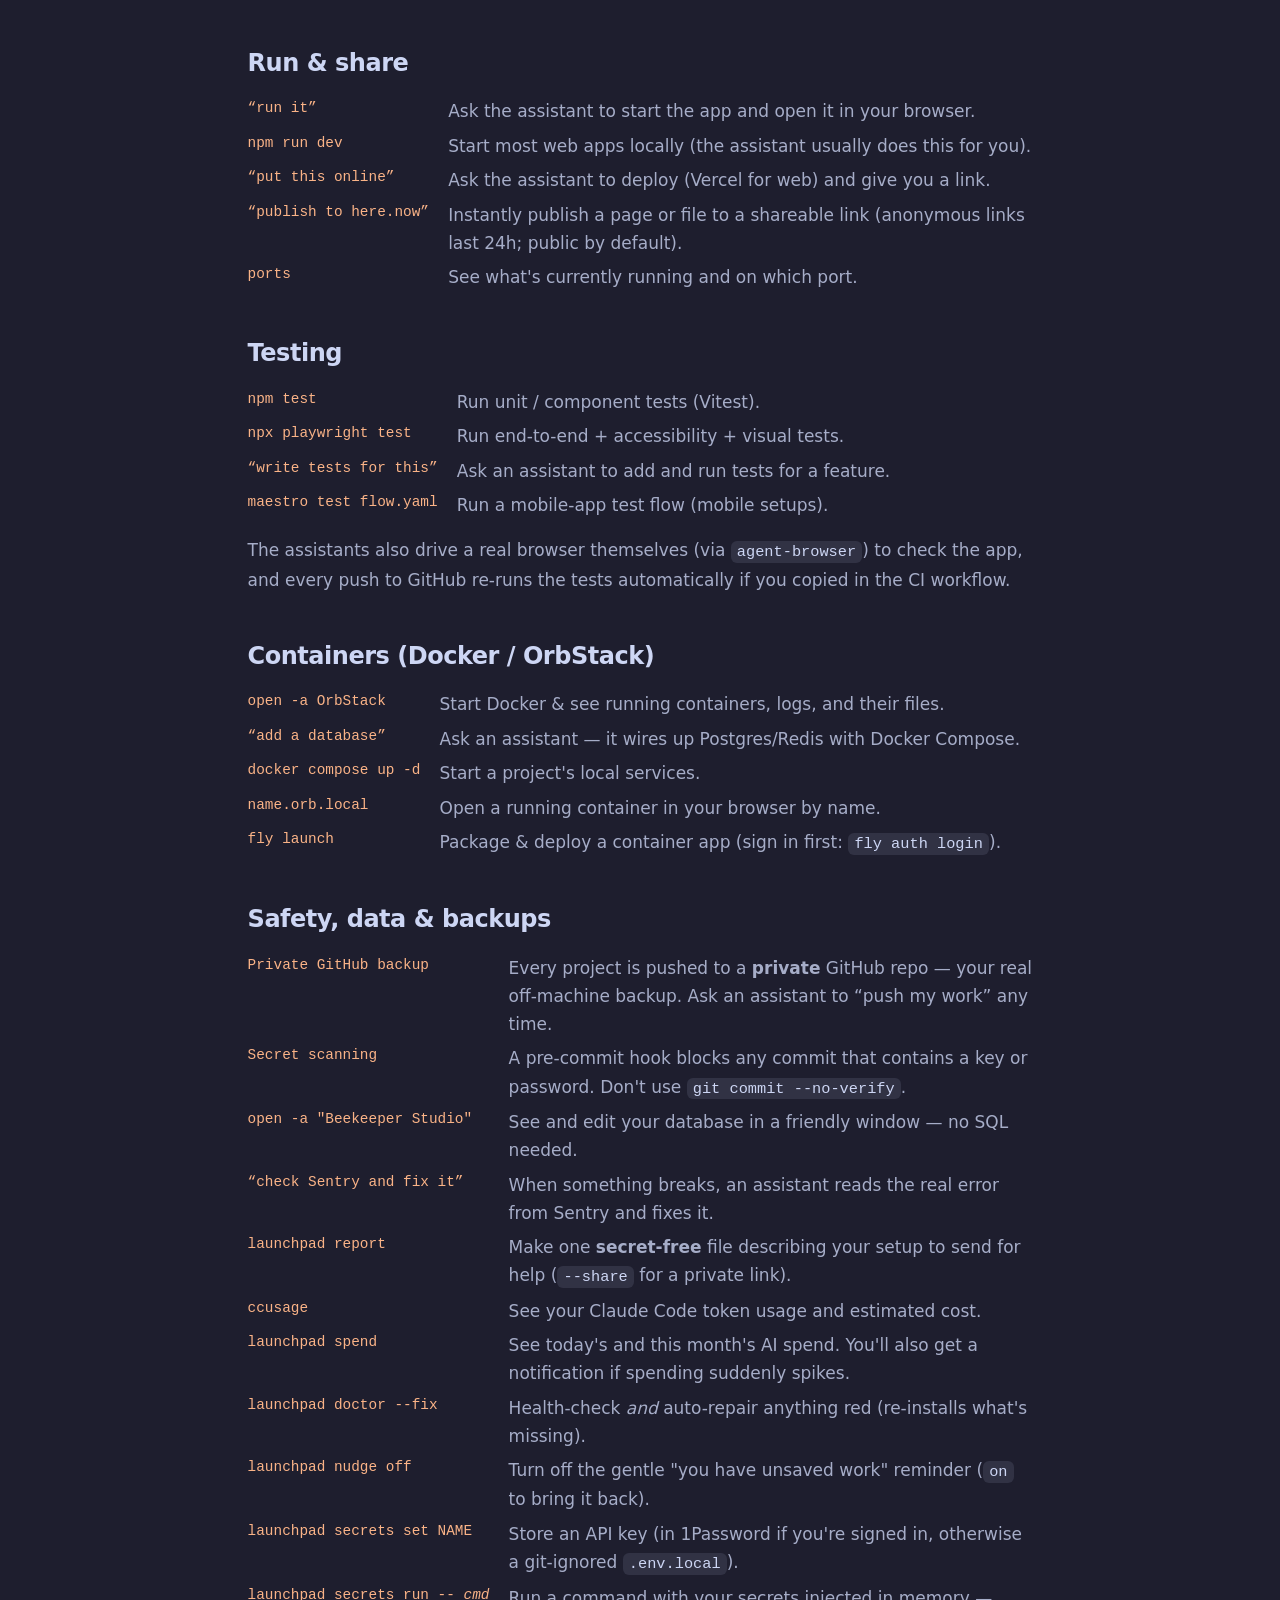
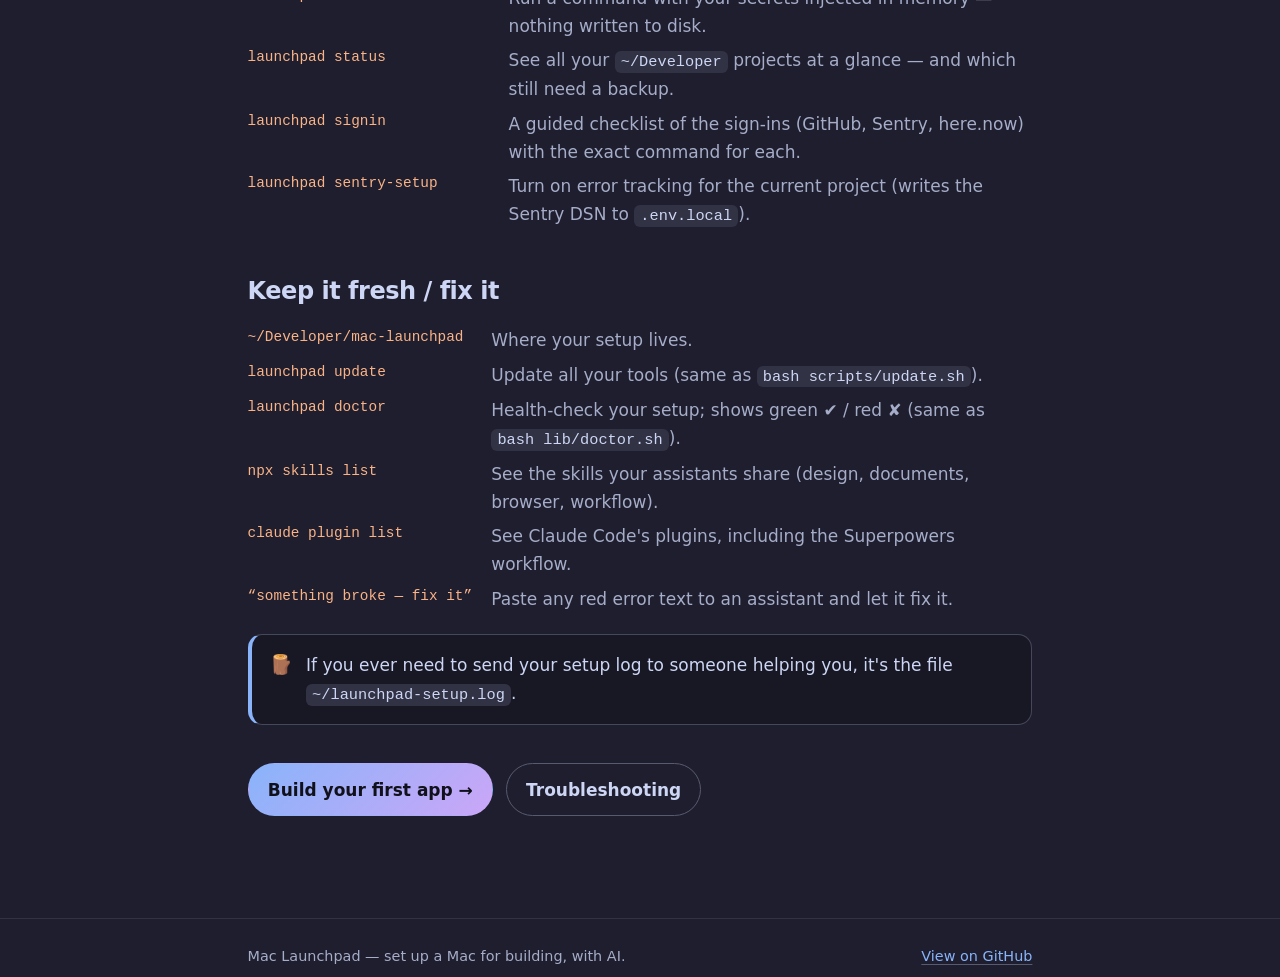
==== commit aaec5a95: "docs: add the complete "new Mac → live app" walkthrough A single, linear, click-by-click guide for a" ====
--- a/docs/cheatsheet.html
+++ b/docs/cheatsheet.html
@@ -16,6 +16,7 @@
     <div class="nav-links">
       <a href="index.html">Home</a>
       <a href="getting-started.html">Get started</a>
+      <a href="walkthrough.html">Walkthrough</a>
       <a href="cheatsheet.html" aria-current="page">Cheat sheet</a>
       <a href="recipes.html">Recipes</a>
       <a href="first-app.html">First app</a>
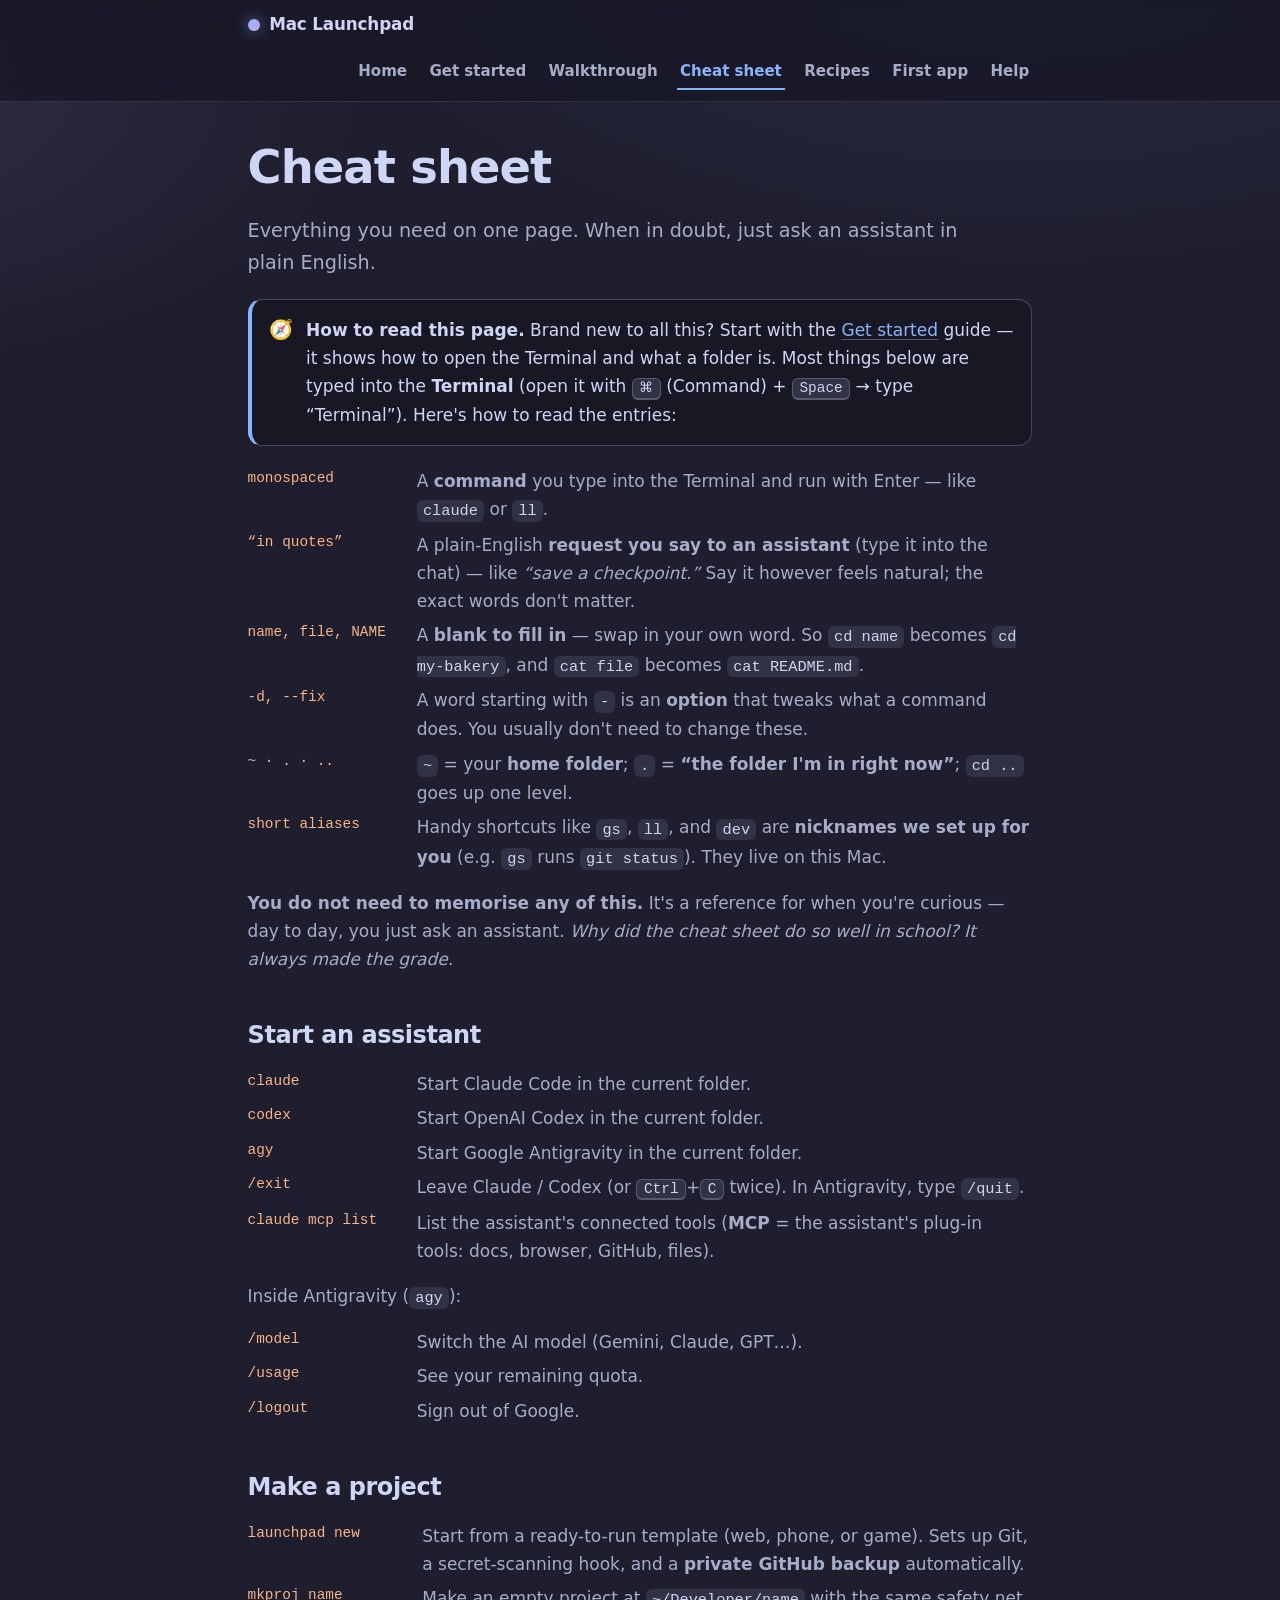
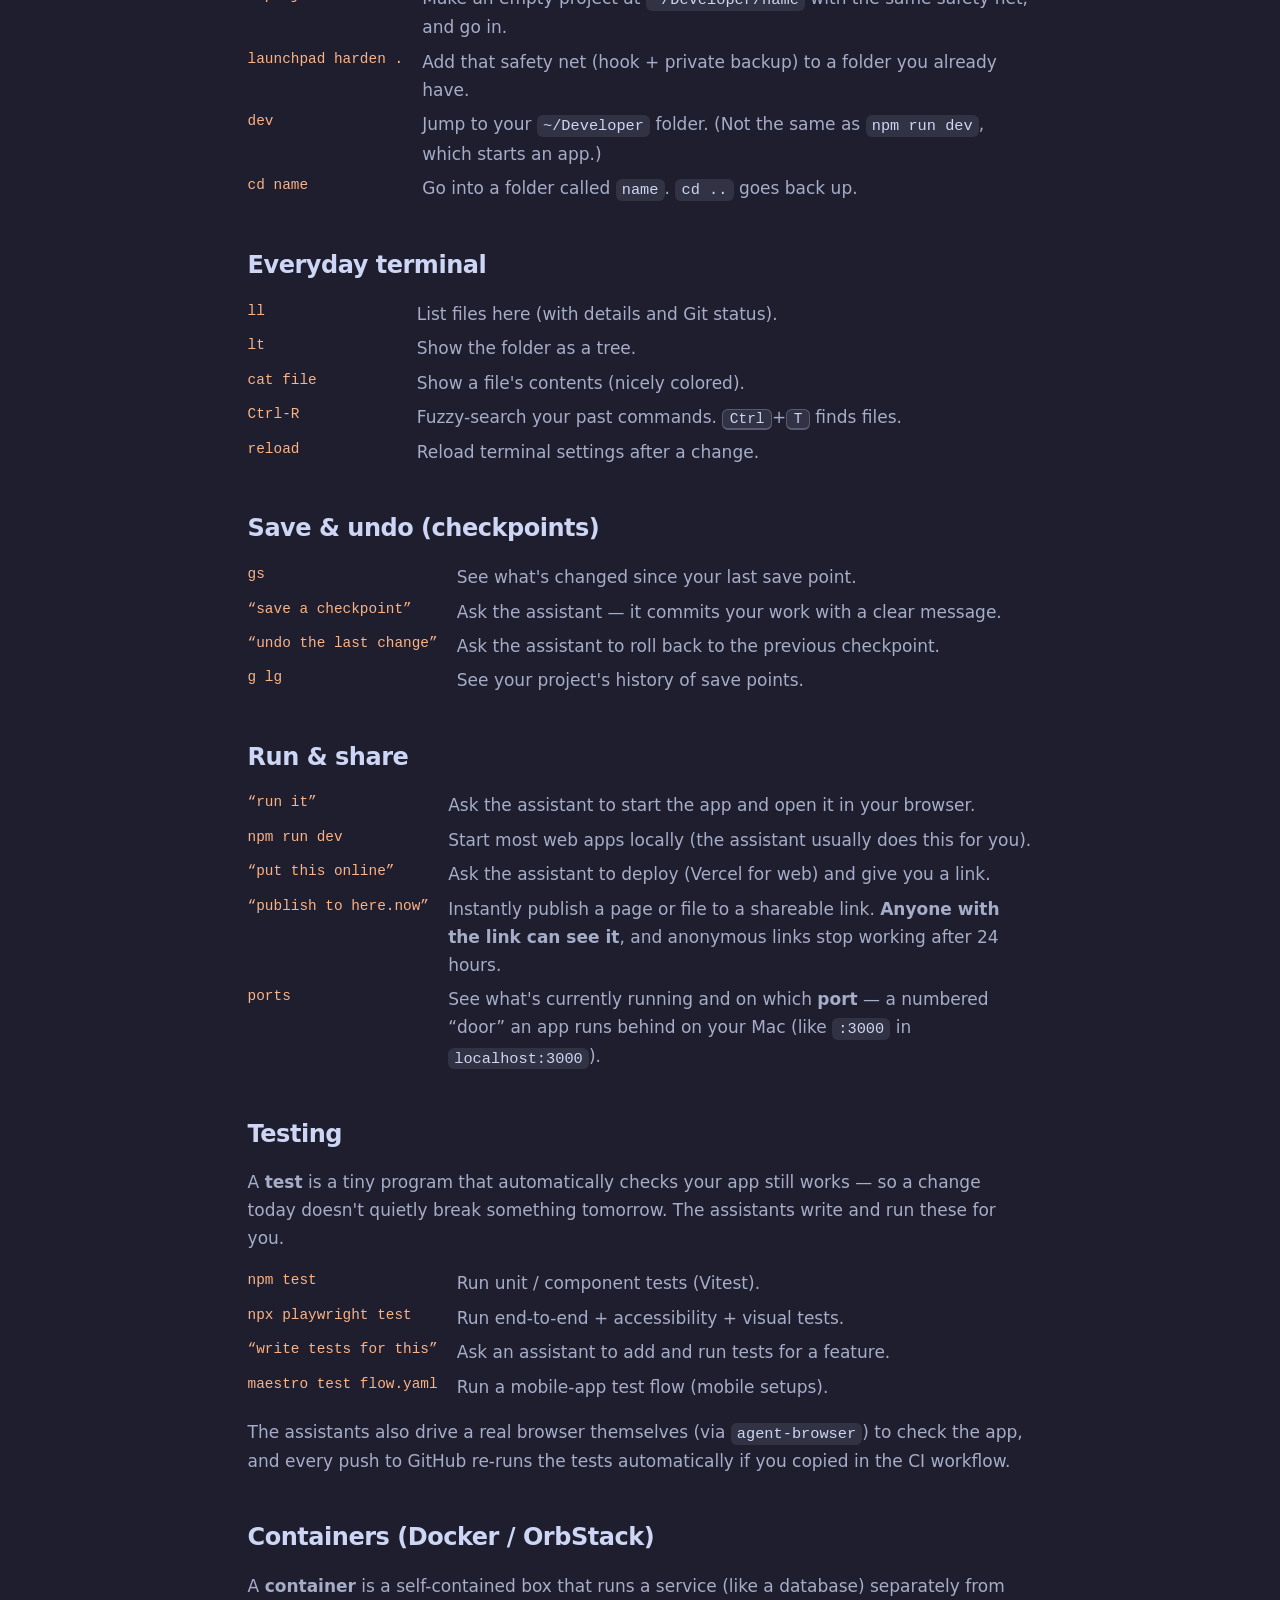
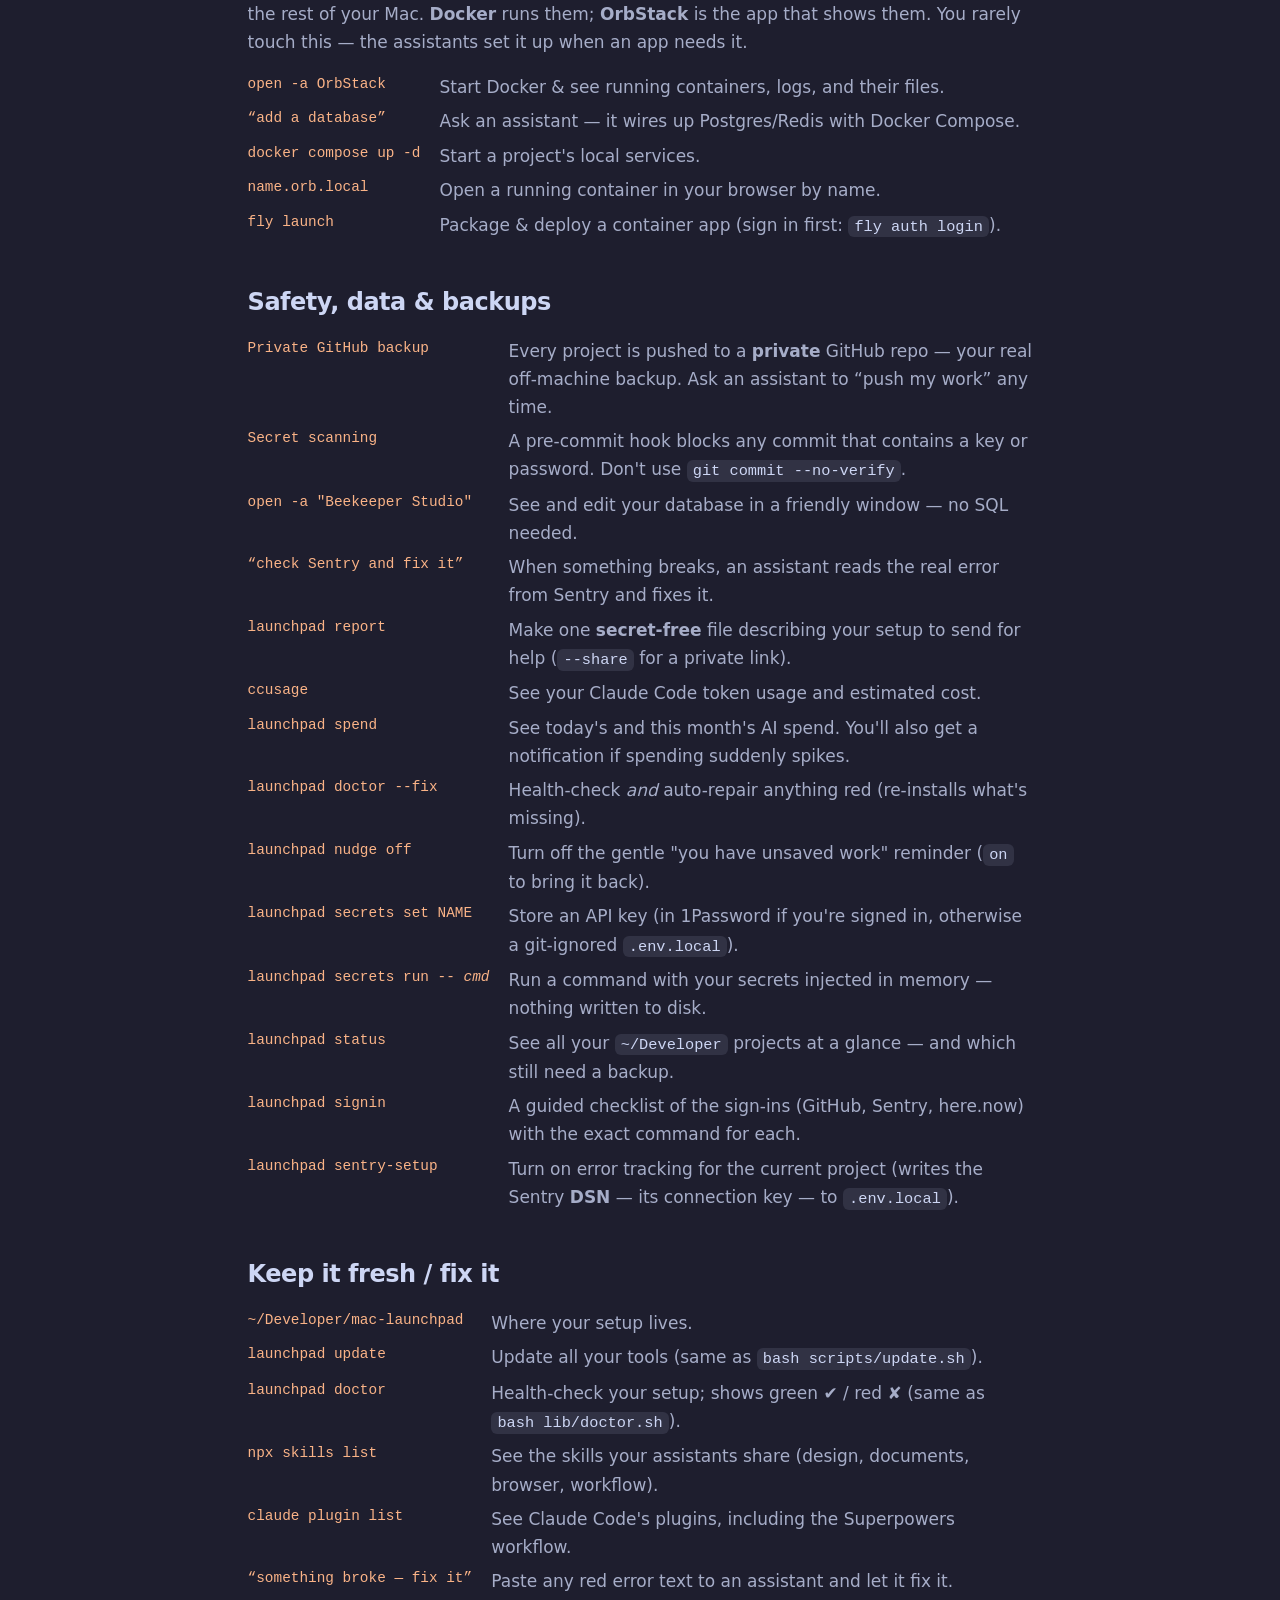
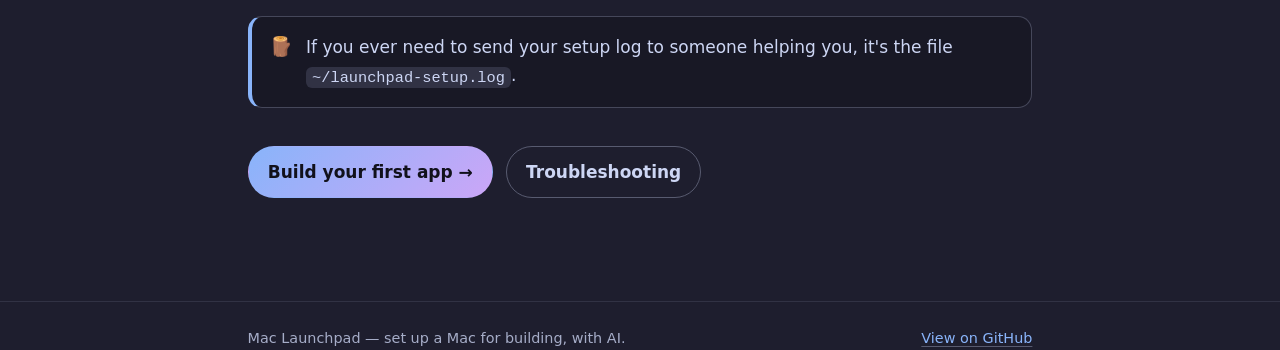
==== commit 479ac7d4: "Make the 5 guide pages truly beginner-proof (multi-model reviewed) Enhanced Get Started, Walkthrough" ====
--- a/docs/cheatsheet.html
+++ b/docs/cheatsheet.html
@@ -6,6 +6,7 @@
 <title>Cheat sheet — Mac Launchpad</title>
 <meta name="description" content="The one-page reference: start an assistant, everyday commands, save and undo, run and deploy, and quick fixes." />
 <meta name="color-scheme" content="dark" />
+<meta name="theme-color" content="#1e1e2e" />
 <link rel="stylesheet" href="assets/styles.css" />
 </head>
 <body>
@@ -29,6 +30,17 @@
   <h1>Cheat sheet</h1>
   <p class="lede">Everything you need on one page. When in doubt, just ask an assistant in plain English.</p>
 
+  <div class="callout note"><div class="ico" aria-hidden="true">🧭</div><p><strong>How to read this page.</strong> Brand new to all this? Start with the <a href="getting-started.html">Get started</a> guide — it shows how to open the Terminal and what a folder is. Most things below are typed into the <strong>Terminal</strong> (open it with <kbd>⌘</kbd> (Command) + <kbd>Space</kbd> → type “Terminal”). Here's how to read the entries:</p></div>
+  <div class="kv">
+    <dt>monospaced</dt><dd>A <strong>command</strong> you type into the Terminal and run with Enter — like <code>claude</code> or <code>ll</code>.</dd>
+    <dt>“in quotes”</dt><dd>A plain-English <strong>request you say to an assistant</strong> (type it into the chat) — like <em>“save a checkpoint.”</em> Say it however feels natural; the exact words don't matter.</dd>
+    <dt>name, file, NAME</dt><dd>A <strong>blank to fill in</strong> — swap in your own word. So <code>cd name</code> becomes <code>cd my-bakery</code>, and <code>cat file</code> becomes <code>cat README.md</code>.</dd>
+    <dt>-d, --fix</dt><dd>A word starting with <code>-</code> is an <strong>option</strong> that tweaks what a command does. You usually don't need to change these.</dd>
+    <dt>~ &middot; . &middot; ..</dt><dd><code>~</code> = your <strong>home folder</strong>; <code>.</code> = <strong>“the folder I'm in right now”</strong>; <code>cd ..</code> goes up one level.</dd>
+    <dt>short aliases</dt><dd>Handy shortcuts like <code>gs</code>, <code>ll</code>, and <code>dev</code> are <strong>nicknames we set up for you</strong> (e.g. <code>gs</code> runs <code>git status</code>). They live on this Mac.</dd>
+  </div>
+  <p class="muted"><strong>You do not need to memorise any of this.</strong> It's a reference for when you're curious — day to day, you just ask an assistant. <em>Why did the cheat sheet do so well in school? It always made the grade.</em></p>
+
   <section>
     <h2>Start an assistant</h2>
     <dl class="kv">
@@ -36,7 +48,7 @@
       <dt>codex</dt><dd>Start OpenAI Codex in the current folder.</dd>
       <dt>agy</dt><dd>Start Google Antigravity in the current folder.</dd>
       <dt>/exit</dt><dd>Leave Claude / Codex (or <kbd>Ctrl</kbd>+<kbd>C</kbd> twice). In Antigravity, type <code>/quit</code>.</dd>
-      <dt>claude mcp list</dt><dd>Check the assistant's connected tools (docs, browser, GitHub, files).</dd>
+      <dt>claude mcp list</dt><dd>List the assistant's connected tools (<strong>MCP</strong> = the assistant's plug-in tools: docs, browser, GitHub, files).</dd>
     </dl>
     <p class="muted">Inside Antigravity (<code>agy</code>):</p>
     <dl class="kv">
@@ -52,7 +64,7 @@
       <dt>launchpad new</dt><dd>Start from a ready-to-run template (web, phone, or game). Sets up Git, a secret-scanning hook, and a <strong>private GitHub backup</strong> automatically.</dd>
       <dt>mkproj name</dt><dd>Make an empty project at <code>~/Developer/name</code> with the same safety net, and go in.</dd>
       <dt>launchpad harden .</dt><dd>Add that safety net (hook + private backup) to a folder you already have.</dd>
-      <dt>dev</dt><dd>Jump to your <code>~/Developer</code> folder.</dd>
+      <dt>dev</dt><dd>Jump to your <code>~/Developer</code> folder. <span class="muted">(Not the same as <code>npm run dev</code>, which starts an app.)</span></dd>
       <dt>cd name</dt><dd>Go into a folder called <code>name</code>. <code>cd ..</code> goes back up.</dd>
     </dl>
   </section>
@@ -84,13 +96,14 @@
       <dt>“run it”</dt><dd>Ask the assistant to start the app and open it in your browser.</dd>
       <dt>npm run dev</dt><dd>Start most web apps locally (the assistant usually does this for you).</dd>
       <dt>“put this online”</dt><dd>Ask the assistant to deploy (Vercel for web) and give you a link.</dd>
-      <dt>“publish to here.now”</dt><dd>Instantly publish a page or file to a shareable link (anonymous links last 24h; public by default).</dd>
-      <dt>ports</dt><dd>See what's currently running and on which port.</dd>
+      <dt>“publish to here.now”</dt><dd>Instantly publish a page or file to a shareable link. <strong>Anyone with the link can see it</strong>, and anonymous links stop working after 24 hours.</dd>
+      <dt>ports</dt><dd>See what's currently running and on which <strong>port</strong> — a numbered “door” an app runs behind on your Mac (like <code>:3000</code> in <code>localhost:3000</code>).</dd>
     </dl>
   </section>
 
   <section>
     <h2>Testing</h2>
+    <p class="muted">A <strong>test</strong> is a tiny program that automatically checks your app still works — so a change today doesn't quietly break something tomorrow. The assistants write and run these for you.</p>
     <dl class="kv">
       <dt>npm test</dt><dd>Run unit / component tests (Vitest).</dd>
       <dt>npx playwright test</dt><dd>Run end-to-end + accessibility + visual tests.</dd>
@@ -102,6 +115,7 @@
 
   <section>
     <h2>Containers (Docker / OrbStack)</h2>
+    <p class="muted">A <strong>container</strong> is a self-contained box that runs a service (like a database) separately from the rest of your Mac. <strong>Docker</strong> runs them; <strong>OrbStack</strong> is the app that shows them. You rarely touch this — the assistants set it up when an app needs it.</p>
     <dl class="kv">
       <dt>open -a OrbStack</dt><dd>Start Docker &amp; see running containers, logs, and their files.</dd>
       <dt>“add a database”</dt><dd>Ask an assistant — it wires up Postgres/Redis with Docker Compose.</dd>
@@ -127,7 +141,7 @@
       <dt>launchpad secrets run -- <em>cmd</em></dt><dd>Run a command with your secrets injected in memory — nothing written to disk.</dd>
       <dt>launchpad status</dt><dd>See all your <code>~/Developer</code> projects at a glance — and which still need a backup.</dd>
       <dt>launchpad signin</dt><dd>A guided checklist of the sign-ins (GitHub, Sentry, here.now) with the exact command for each.</dd>
-      <dt>launchpad sentry-setup</dt><dd>Turn on error tracking for the current project (writes the Sentry DSN to <code>.env.local</code>).</dd>
+      <dt>launchpad sentry-setup</dt><dd>Turn on error tracking for the current project (writes the Sentry <strong>DSN</strong> — its connection key — to <code>.env.local</code>).</dd>
     </dl>
   </section>
 
@@ -153,7 +167,7 @@
 <footer class="site-footer">
   <nav class="nav" aria-label="Footer">
     <span class="muted">Mac Launchpad — set up a Mac for building, with AI.</span>
-    <span style="margin-left:auto"><a href="https://github.com/zigrivers/mac-launchpad">View on GitHub</a></span>
+    <span style="margin-left:auto"><a href="https://github.com/zigrivers/mac-launchpad" target="_blank" rel="noopener noreferrer">View on GitHub</a></span>
   </nav>
 </footer>
 <script src="assets/copy.js"></script>
--- a/docs/assets/styles.css
+++ b/docs/assets/styles.css
@@ -28,8 +28,8 @@
 }
 
 * { box-sizing: border-box; }
-html { scroll-behavior: smooth; -webkit-text-size-adjust: 100%; }
-@media (prefers-reduced-motion: reduce) { html { scroll-behavior: auto; } }
+html { scroll-behavior: smooth; -webkit-text-size-adjust: 100%; color-scheme: dark; }
+@media (prefers-reduced-motion: reduce) { html { scroll-behavior: auto; } a.card:hover { transform: none; } }
 
 body {
   margin: 0;
@@ -118,8 +118,11 @@
 /* Callouts */
 .callout { border-radius: var(--radius); padding: 1rem 1.1rem; margin: 1.3rem 0;
   border: 1px solid var(--surface1); background: var(--mantle); display: flex; gap: .8rem; }
-.callout .ico { font-size: 1.2rem; line-height: 1.5; }
+.callout .ico { font-size: 1.2rem; line-height: 1.5; flex-shrink: 0; }
 .callout p { margin: 0; }
+/* Let a nested wrapper (e.g. recovery text + code box) shrink and scroll instead
+   of forcing the whole page wide on small screens. */
+.callout > div { min-width: 0; }
 .callout.note { border-left: 4px solid var(--blue); }
 .callout.tip  { border-left: 4px solid var(--green); }
 .callout.warn { border-left: 4px solid var(--peach); }
@@ -130,15 +133,34 @@
 code { background: var(--surface0); color: var(--text); padding: .12em .4em; border-radius: 6px; font-size: .9em; }
 kbd { background: var(--surface0); border: 1px solid var(--surface2); border-bottom-width: 2px;
   border-radius: 6px; padding: .08em .45em; font-size: .85em; color: var(--text); }
-.codeblock { position: relative; margin: 1.1rem 0; }
+.codeblock { position: relative; margin: 1.1rem 0; min-width: 0; }
 .codeblock pre { background: var(--crust); border: 1px solid var(--surface0); border-radius: var(--radius);
-  padding: 1rem 1.1rem; overflow-x: auto; margin: 0; line-height: 1.55; }
+  padding: 1rem 4.5rem 1rem 1.1rem; overflow-x: auto; margin: 0; line-height: 1.55; }
 .codeblock pre code { background: none; padding: 0; font-size: .9rem; color: var(--text); }
-.copy-btn { position: absolute; top: .55rem; right: .55rem; font-family: var(--sans);
-  font-size: .78rem; font-weight: 600; color: var(--subtext); background: var(--surface0);
-  border: 1px solid var(--surface1); border-radius: 8px; padding: .25rem .55rem; cursor: pointer; }
+.copy-btn { position: absolute; top: .5rem; right: .5rem; display: inline-flex; align-items: center;
+  min-height: 32px; font-family: var(--sans); font-size: .78rem; font-weight: 600; color: var(--subtext);
+  background: var(--surface0); border: 1px solid var(--surface1); border-radius: 8px;
+  padding: .3rem .6rem; cursor: pointer; touch-action: manipulation; }
 .copy-btn:hover { color: var(--text); border-color: var(--blue); }
 .copy-btn.copied { color: var(--green); border-color: var(--green); }
+/* A copyable command box that sits inside a step — tighter than a full block. */
+.codeblock.cmd { margin: .6rem 0; }
+/* Copyable prompt: plain-English text you paste TO an assistant (not a shell command).
+   Blue-edged and sans-serif so it reads as "say this to Claude", not "run this". */
+.codeblock.prompt pre { background: var(--mantle); border-color: var(--blue);
+  white-space: pre-wrap; word-break: break-word; padding-right: 4.6rem; }
+.codeblock.prompt pre code { font-family: var(--sans); font-size: 1rem; color: var(--text); }
+/* Small label that says where a copied thing gets pasted. */
+.paste-where { display: inline-block; font-size: .82rem; font-weight: 700; letter-spacing: .02em;
+  color: var(--subtext); margin: .2rem 0 .1rem; }
+.paste-where.to-terminal { color: var(--sky); }
+.paste-where.to-claude { color: var(--blue); }
+/* Click-by-click sub-steps nested inside a login step. (Re-assert the decimal
+   markers, since the parent ol.steps sets list-style:none and it inherits.) */
+.substeps { list-style: decimal; margin: .5rem 0 .3rem; padding-left: 1.5rem; }
+.substeps li { margin: .35rem 0; padding: 0; color: var(--subtext); }
+.substeps li::before, .substeps li::after { content: none; } /* don't inherit ol.steps badge/line */
+.substeps strong { color: var(--text); }
 .tok-c { color: var(--overlay0); } /* comment */
 .tok-k { color: var(--mauve); }    /* keyword/command */
 .tok-s { color: var(--green); }    /* string */
@@ -151,9 +173,9 @@
 td code { font-size: .85em; }
 
 /* Definition list (cheatsheet) */
-.kv { display: grid; grid-template-columns: minmax(170px, max-content) 1fr; gap: .4rem 1.2rem; margin: 1rem 0; }
-.kv dt { font-family: var(--mono); color: var(--peach); font-size: .9rem; }
-.kv dd { margin: 0; color: var(--subtext); }
+.kv { display: grid; grid-template-columns: minmax(150px, max-content) 1fr; gap: .4rem 1.2rem; margin: 1rem 0; }
+.kv dt { font-family: var(--mono); color: var(--peach); font-size: .9rem; min-width: 0; overflow-wrap: break-word; }
+.kv dd { margin: 0; color: var(--subtext); min-width: 0; overflow-wrap: break-word; }
 
 /* Buttons */
 .btn-row { display: flex; gap: .8rem; flex-wrap: wrap; margin: 1.4rem 0; }
@@ -172,4 +194,8 @@
   body { font-size: 16px; }
   .nav-links { width: 100%; margin-left: 0; }
   ol.steps > li { padding-left: 2.6rem; }
-}
+  /* Stack term-over-definition on phones so long code tokens never force a sideways scroll. */
+  .kv { grid-template-columns: 1fr; gap: .1rem 0; }
+  .kv dt { margin-top: .6rem; }
+  .kv dt:first-of-type { margin-top: 0; }
+}
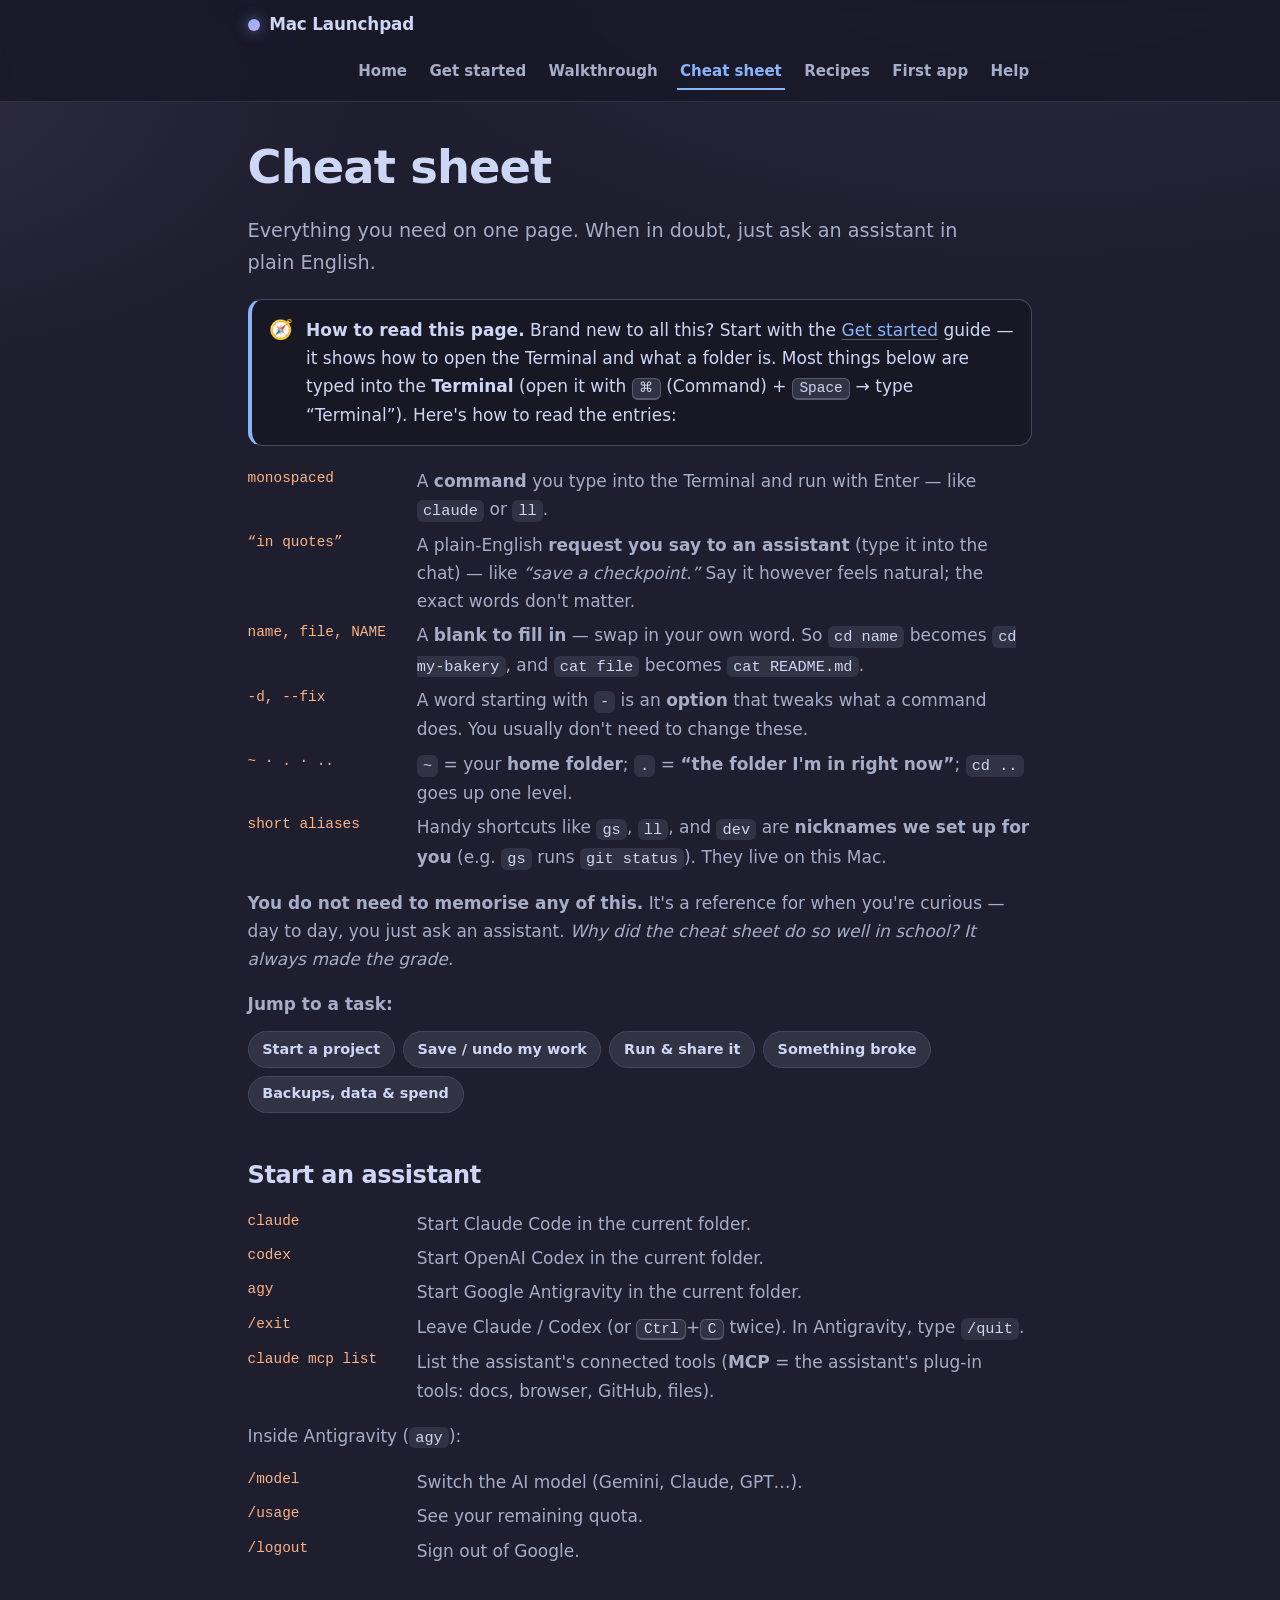
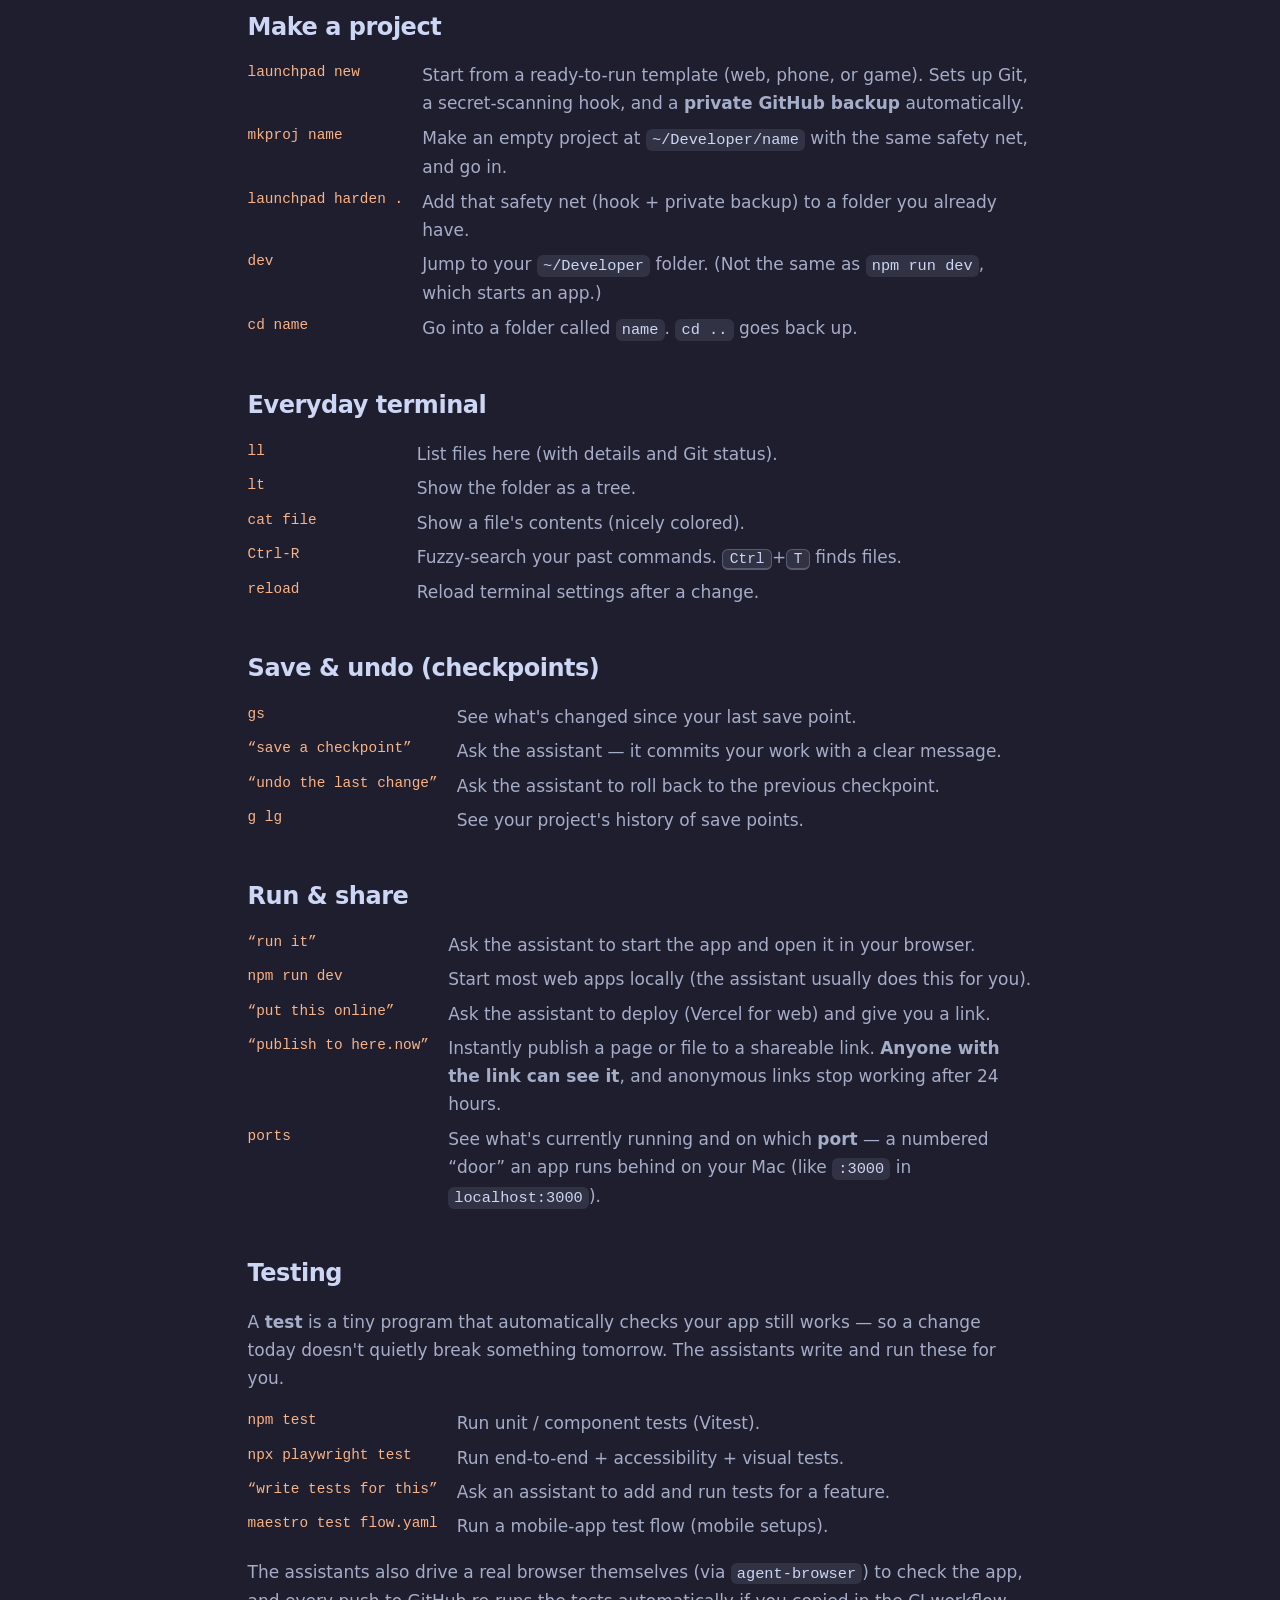
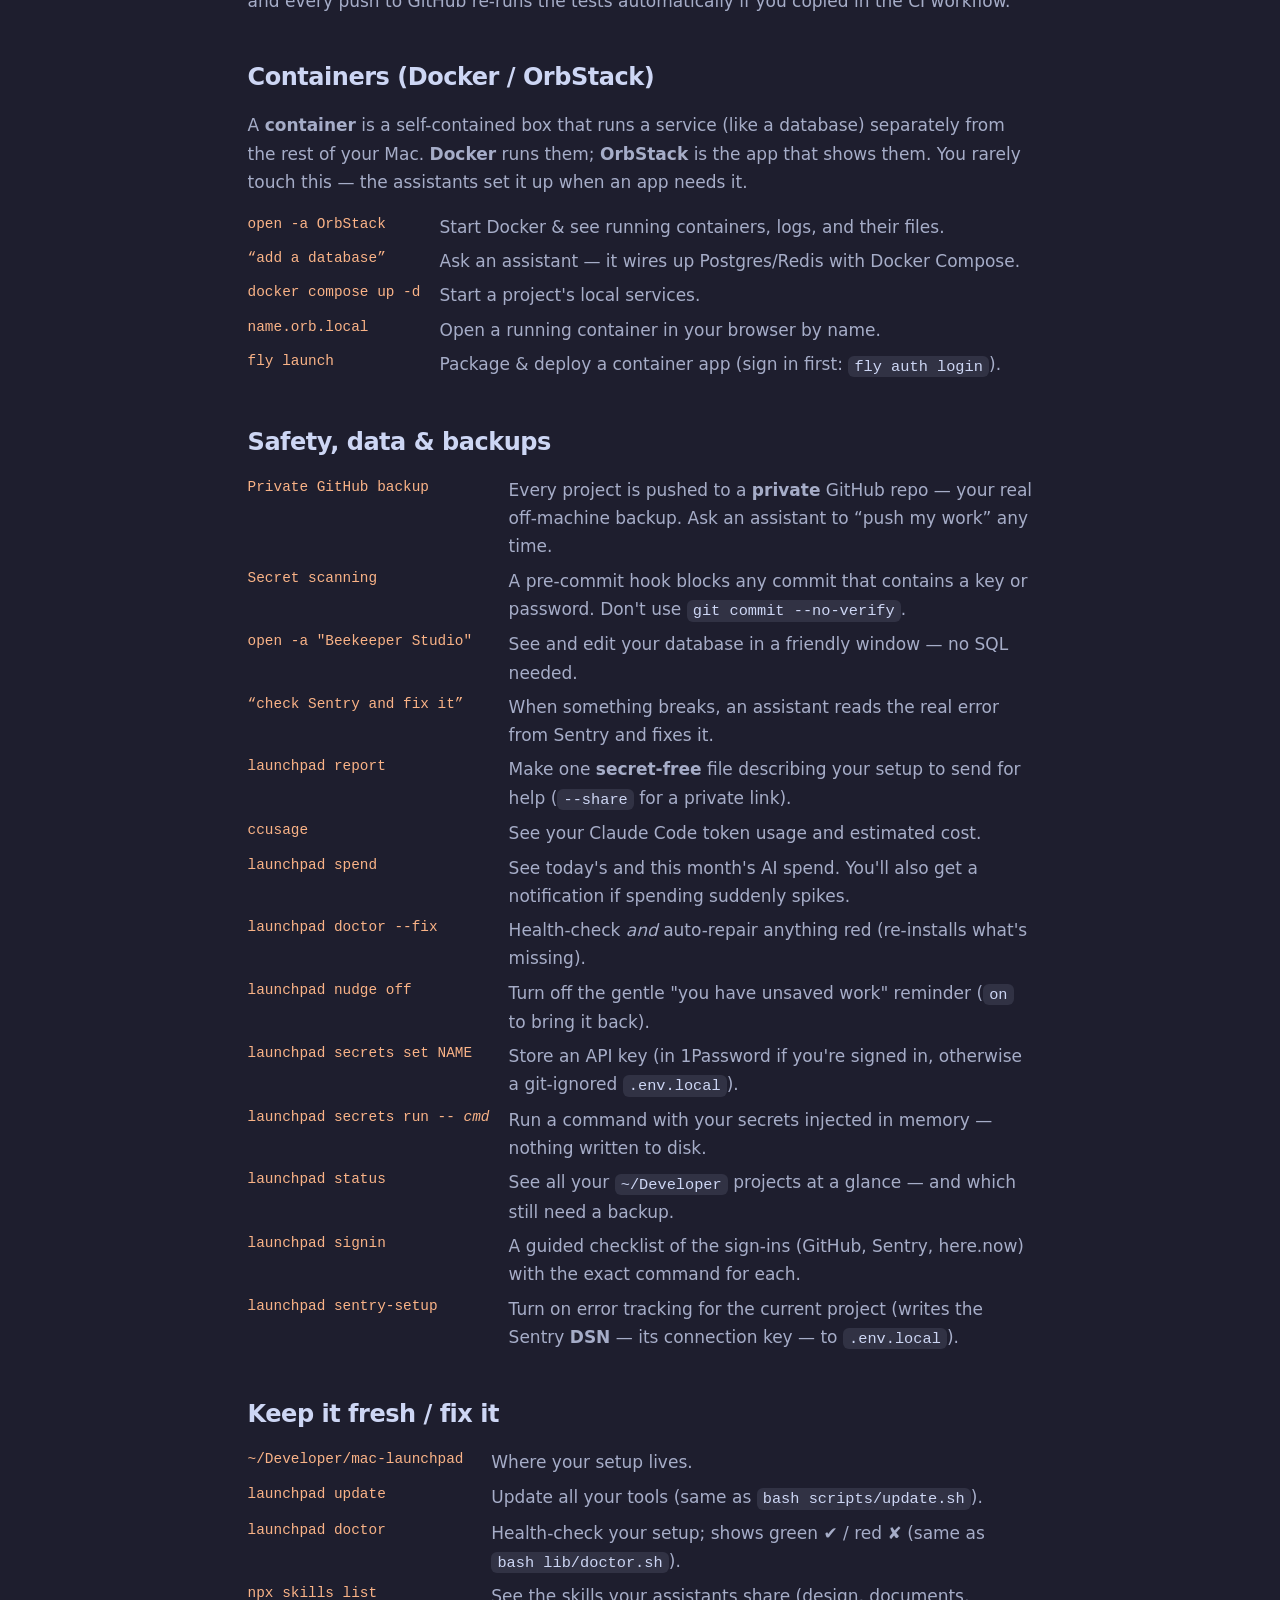
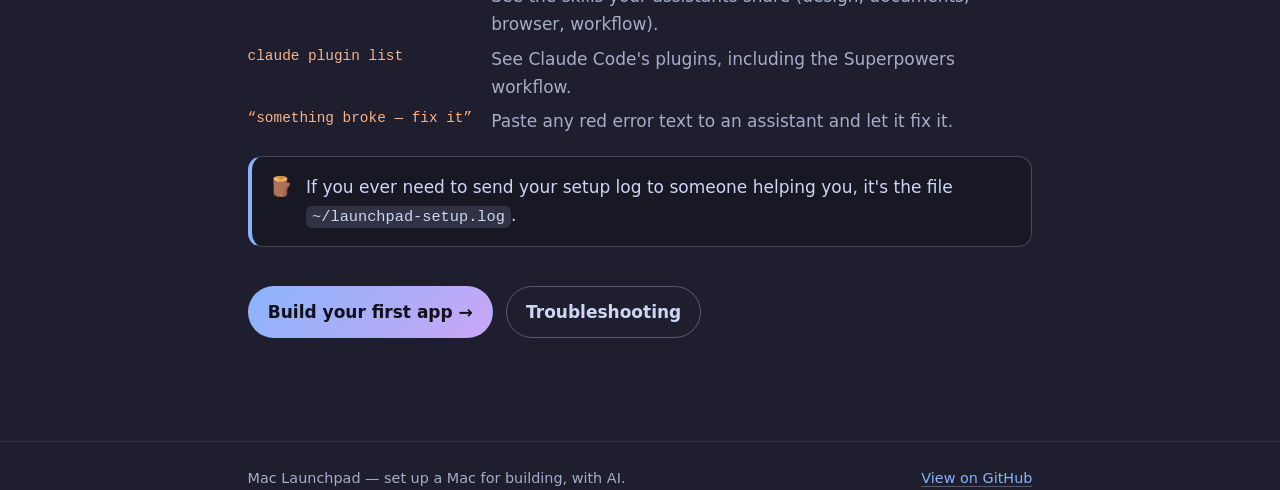
==== commit 5ae9bc8f: "Add task-first navigation + supply-chain safety for curl|bash Two follow-ups from the multi-model re" ====
--- a/docs/cheatsheet.html
+++ b/docs/cheatsheet.html
@@ -41,6 +41,15 @@
   </div>
   <p class="muted"><strong>You do not need to memorise any of this.</strong> It's a reference for when you're curious — day to day, you just ask an assistant. <em>Why did the cheat sheet do so well in school? It always made the grade.</em></p>
 
+  <p class="muted" style="margin-bottom:0"><strong>Jump to a task:</strong></p>
+  <ul class="jump">
+    <li><a href="#start-project">Start a project</a></li>
+    <li><a href="#save-undo">Save / undo my work</a></li>
+    <li><a href="#run-share">Run &amp; share it</a></li>
+    <li><a href="#fix">Something broke</a></li>
+    <li><a href="#safety">Backups, data &amp; spend</a></li>
+  </ul>
+
   <section>
     <h2>Start an assistant</h2>
     <dl class="kv">
@@ -59,7 +68,7 @@
   </section>
 
   <section>
-    <h2>Make a project</h2>
+    <h2 id="start-project">Make a project</h2>
     <dl class="kv">
       <dt>launchpad new</dt><dd>Start from a ready-to-run template (web, phone, or game). Sets up Git, a secret-scanning hook, and a <strong>private GitHub backup</strong> automatically.</dd>
       <dt>mkproj name</dt><dd>Make an empty project at <code>~/Developer/name</code> with the same safety net, and go in.</dd>
@@ -81,7 +90,7 @@
   </section>
 
   <section>
-    <h2>Save &amp; undo (checkpoints)</h2>
+    <h2 id="save-undo">Save &amp; undo (checkpoints)</h2>
     <dl class="kv">
       <dt>gs</dt><dd>See what's changed since your last save point.</dd>
       <dt>“save a checkpoint”</dt><dd>Ask the assistant — it commits your work with a clear message.</dd>
@@ -91,7 +100,7 @@
   </section>
 
   <section>
-    <h2>Run &amp; share</h2>
+    <h2 id="run-share">Run &amp; share</h2>
     <dl class="kv">
       <dt>“run it”</dt><dd>Ask the assistant to start the app and open it in your browser.</dd>
       <dt>npm run dev</dt><dd>Start most web apps locally (the assistant usually does this for you).</dd>
@@ -126,7 +135,7 @@
   </section>
 
   <section>
-    <h2>Safety, data &amp; backups</h2>
+    <h2 id="safety">Safety, data &amp; backups</h2>
     <dl class="kv">
       <dt>Private GitHub backup</dt><dd>Every project is pushed to a <strong>private</strong> GitHub repo — your real off-machine backup. Ask an assistant to “push my work” any time.</dd>
       <dt>Secret scanning</dt><dd>A pre-commit hook blocks any commit that contains a key or password. Don't use <code>git commit --no-verify</code>.</dd>
@@ -146,7 +155,7 @@
   </section>
 
   <section>
-    <h2>Keep it fresh / fix it</h2>
+    <h2 id="fix">Keep it fresh / fix it</h2>
     <dl class="kv">
       <dt>~/Developer/mac-launchpad</dt><dd>Where your setup lives.</dd>
       <dt>launchpad update</dt><dd>Update all your tools (same as <code>bash scripts/update.sh</code>).</dd>
--- a/docs/assets/styles.css
+++ b/docs/assets/styles.css
@@ -77,6 +77,13 @@
 h2 { font-size: 1.5rem; margin-top: 2.6rem; padding-top: .4rem; }
 h3 { font-size: 1.15rem; color: var(--lavender); }
 h2 .num { color: var(--overlay0); font-variant-numeric: tabular-nums; margin-right: .4rem; }
+:is(h1, h2, h3)[id] { scroll-margin-top: 5rem; }
+/* Compact "jump to a task" index */
+.jump { display: flex; flex-wrap: wrap; gap: .5rem; margin: .8rem 0 0; padding: 0; list-style: none; }
+.jump a { display: inline-block; font-size: .9rem; font-weight: 600; color: var(--text);
+  background: var(--surface0); border: 1px solid var(--surface1); border-radius: 999px;
+  padding: .35rem .85rem; text-decoration: none; }
+.jump a:hover { border-color: var(--blue); color: var(--blue); }
 a { color: var(--blue); text-decoration-color: var(--surface2); text-underline-offset: 3px; }
 a:hover { text-decoration-color: var(--blue); }
 p { color: var(--text); }
@@ -165,6 +172,12 @@
 .tok-k { color: var(--mauve); }    /* keyword/command */
 .tok-s { color: var(--green); }    /* string */
 
+/* Illustrative figures (mockups of what you'll see on screen) */
+figure.shot { margin: 1.3rem 0; }
+figure.shot img { width: 100%; height: auto; display: block; border-radius: var(--radius);
+  border: 1px solid var(--surface0); box-shadow: 0 10px 30px rgba(0,0,0,.25); }
+figure.shot figcaption { color: var(--subtext); font-size: .85rem; margin-top: .55rem; text-align: center; }
+
 /* Tables */
 .table-wrap { overflow-x: auto; }
 table { width: 100%; border-collapse: collapse; margin: 1.2rem 0; font-size: .95rem; }
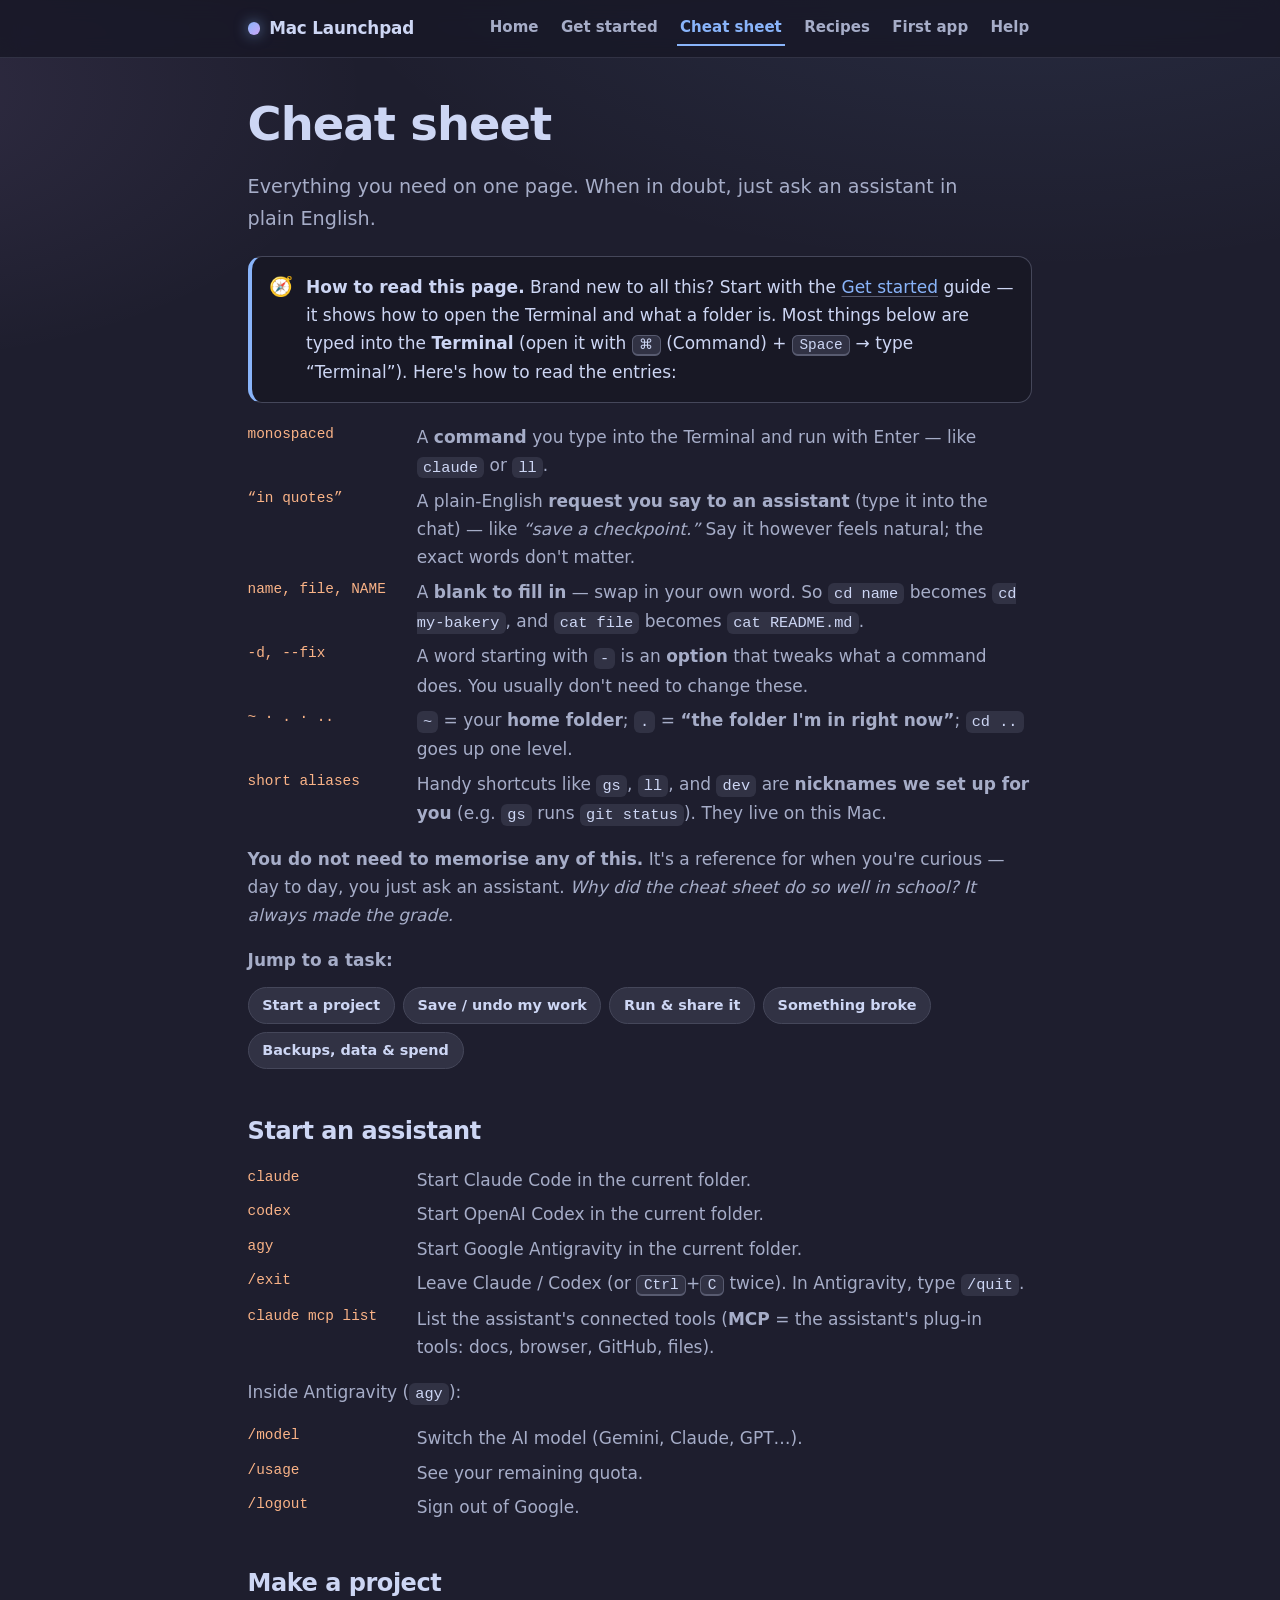
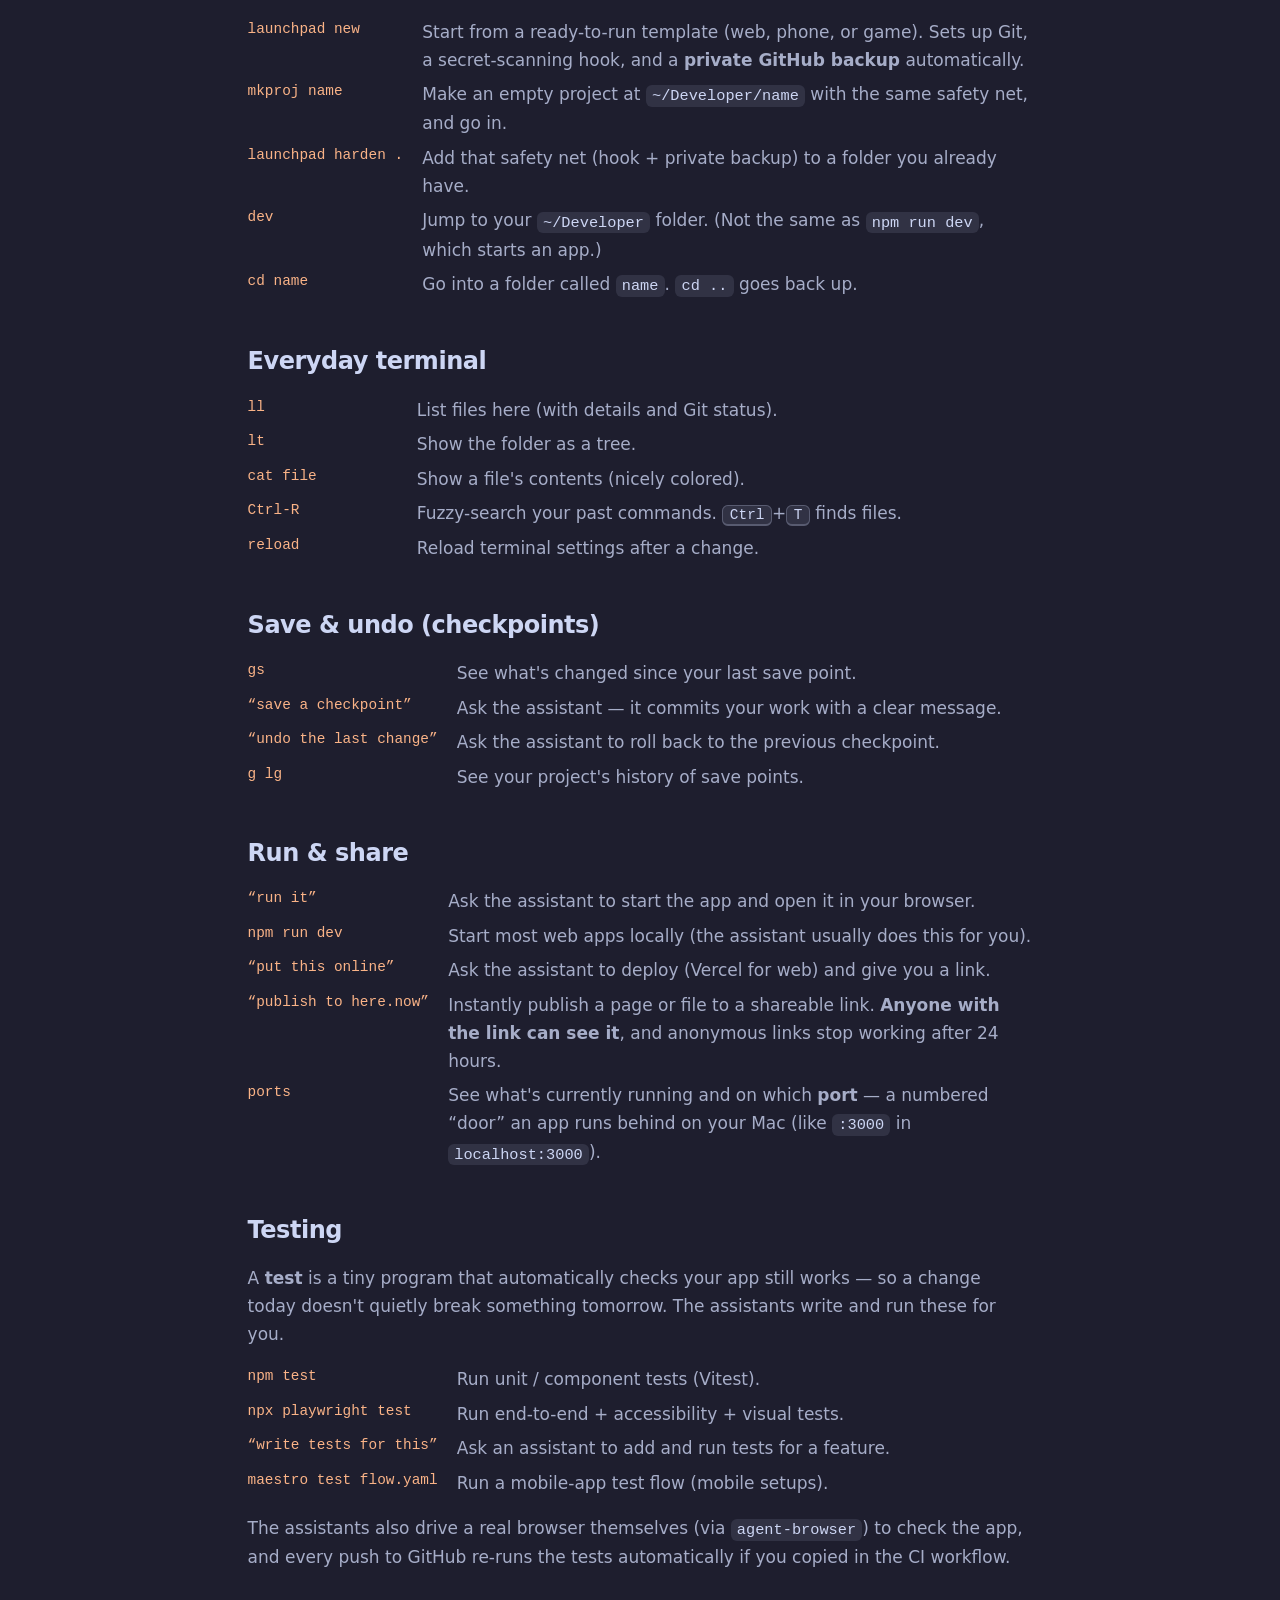
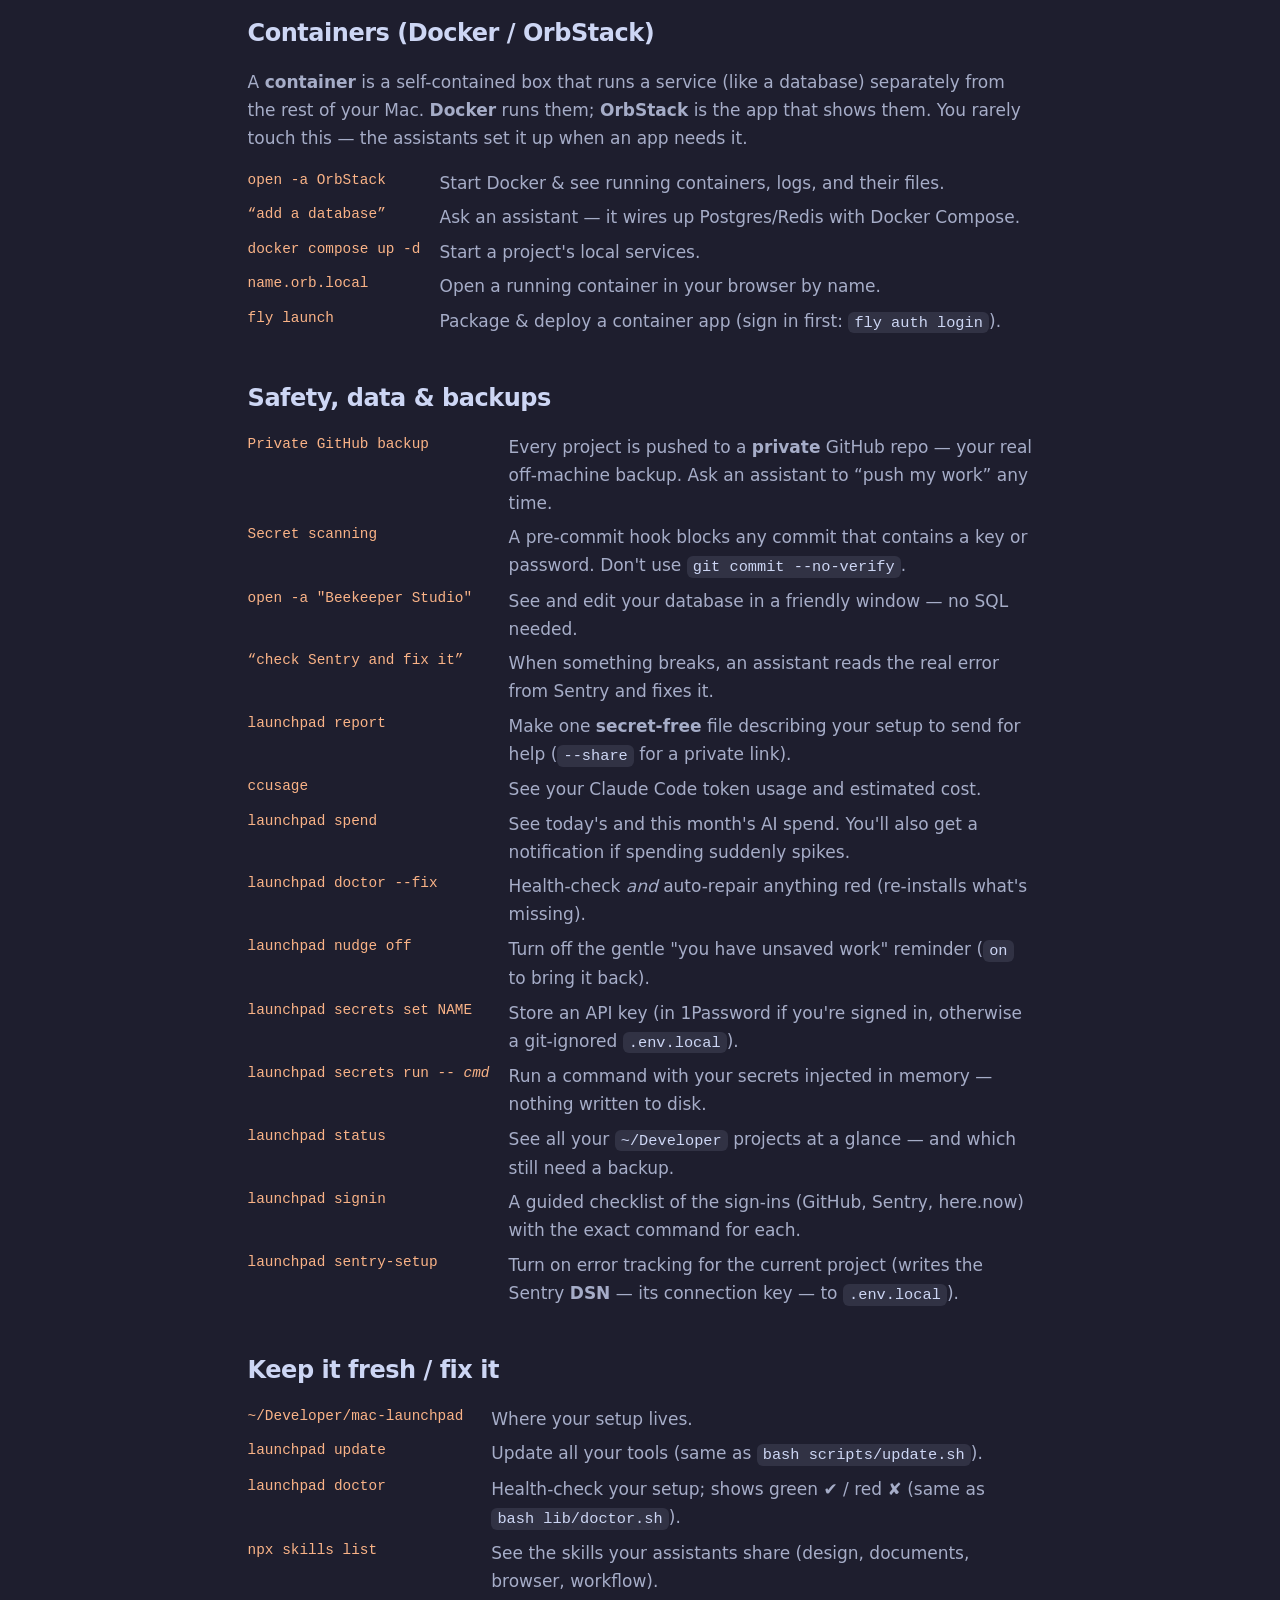
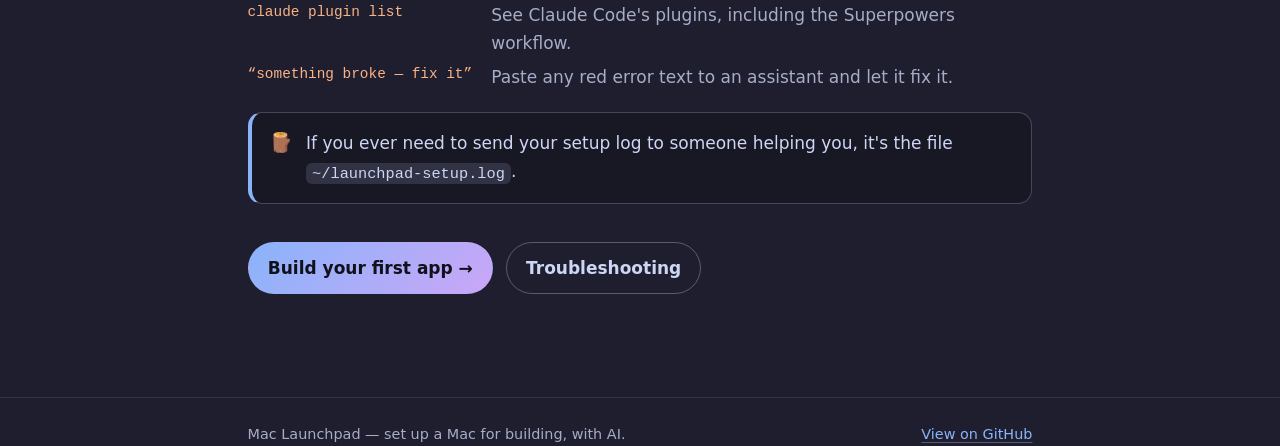
==== commit af5925b4: "Merge Home + Walkthrough into one complete guide The two pages duplicated the setup steps (and had t" ====
--- a/docs/cheatsheet.html
+++ b/docs/cheatsheet.html
@@ -17,7 +17,6 @@
     <div class="nav-links">
       <a href="index.html">Home</a>
       <a href="getting-started.html">Get started</a>
-      <a href="walkthrough.html">Walkthrough</a>
       <a href="cheatsheet.html" aria-current="page">Cheat sheet</a>
       <a href="recipes.html">Recipes</a>
       <a href="first-app.html">First app</a>
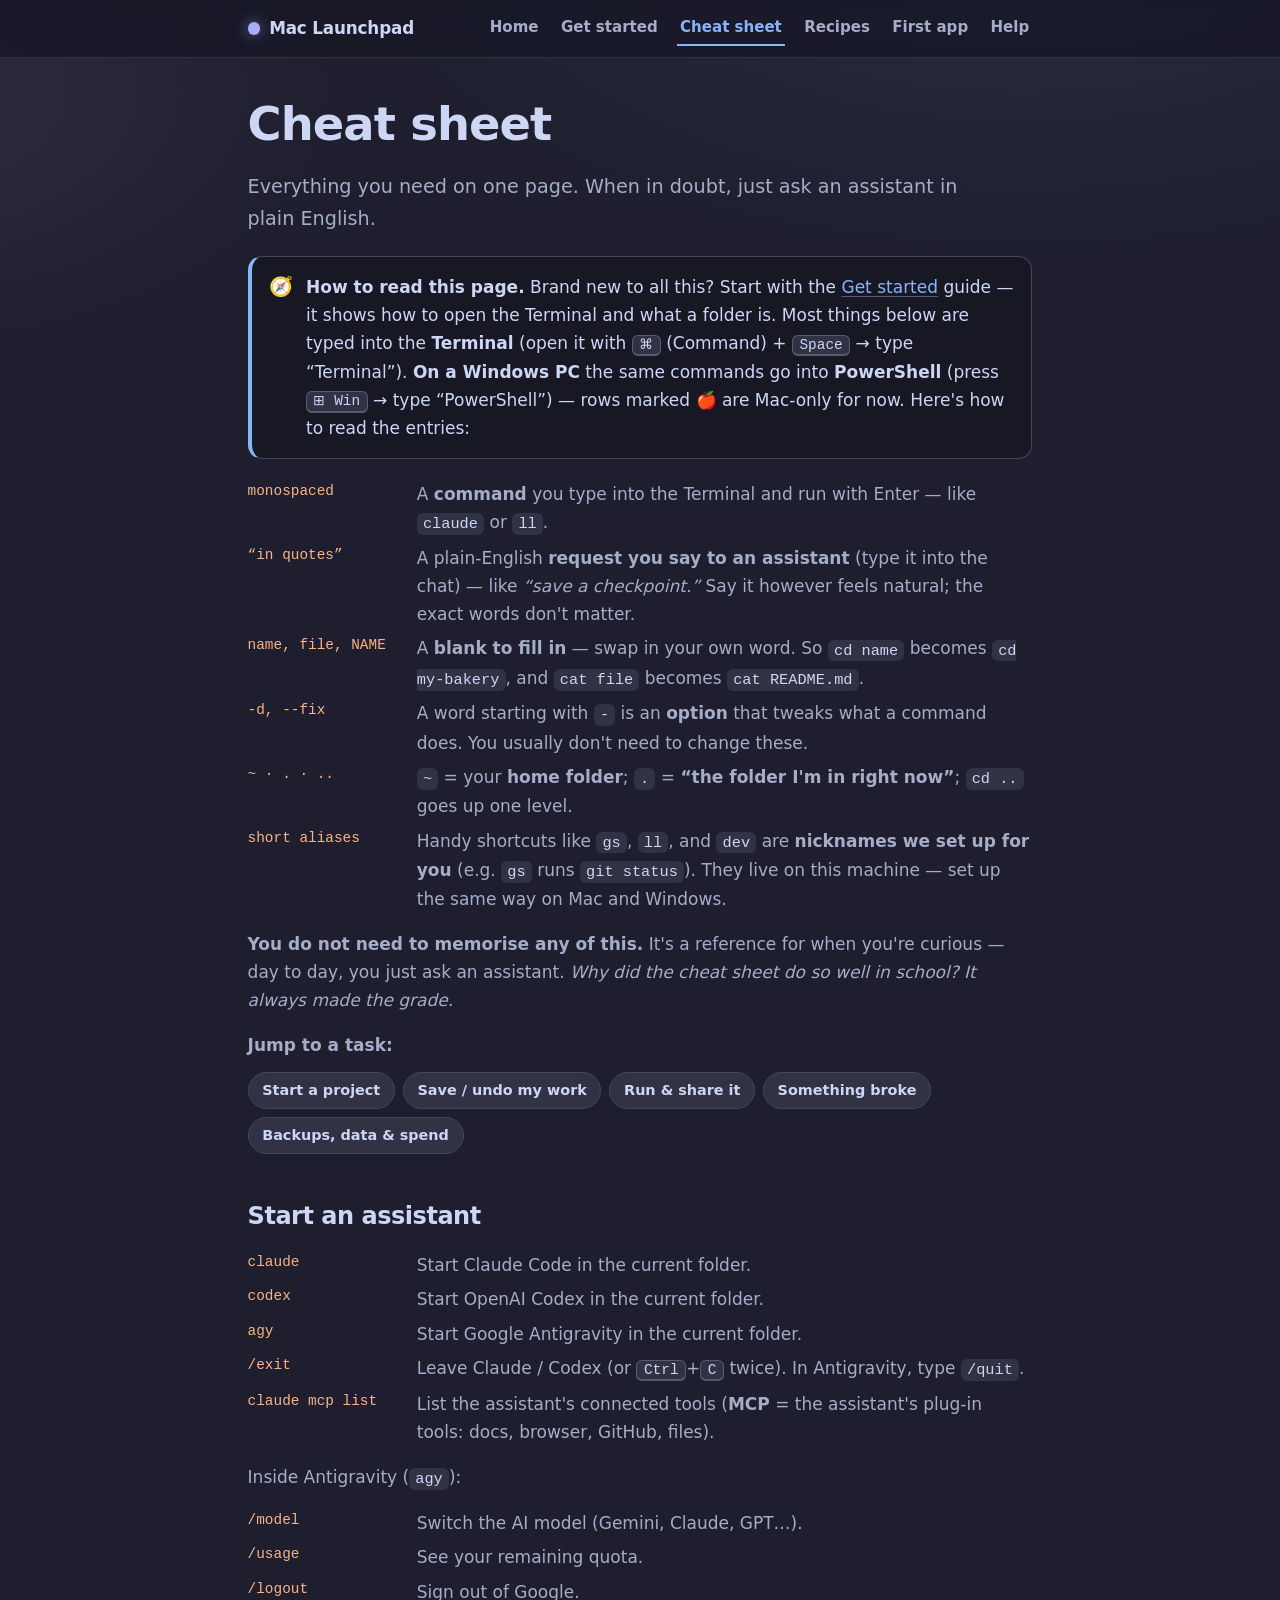
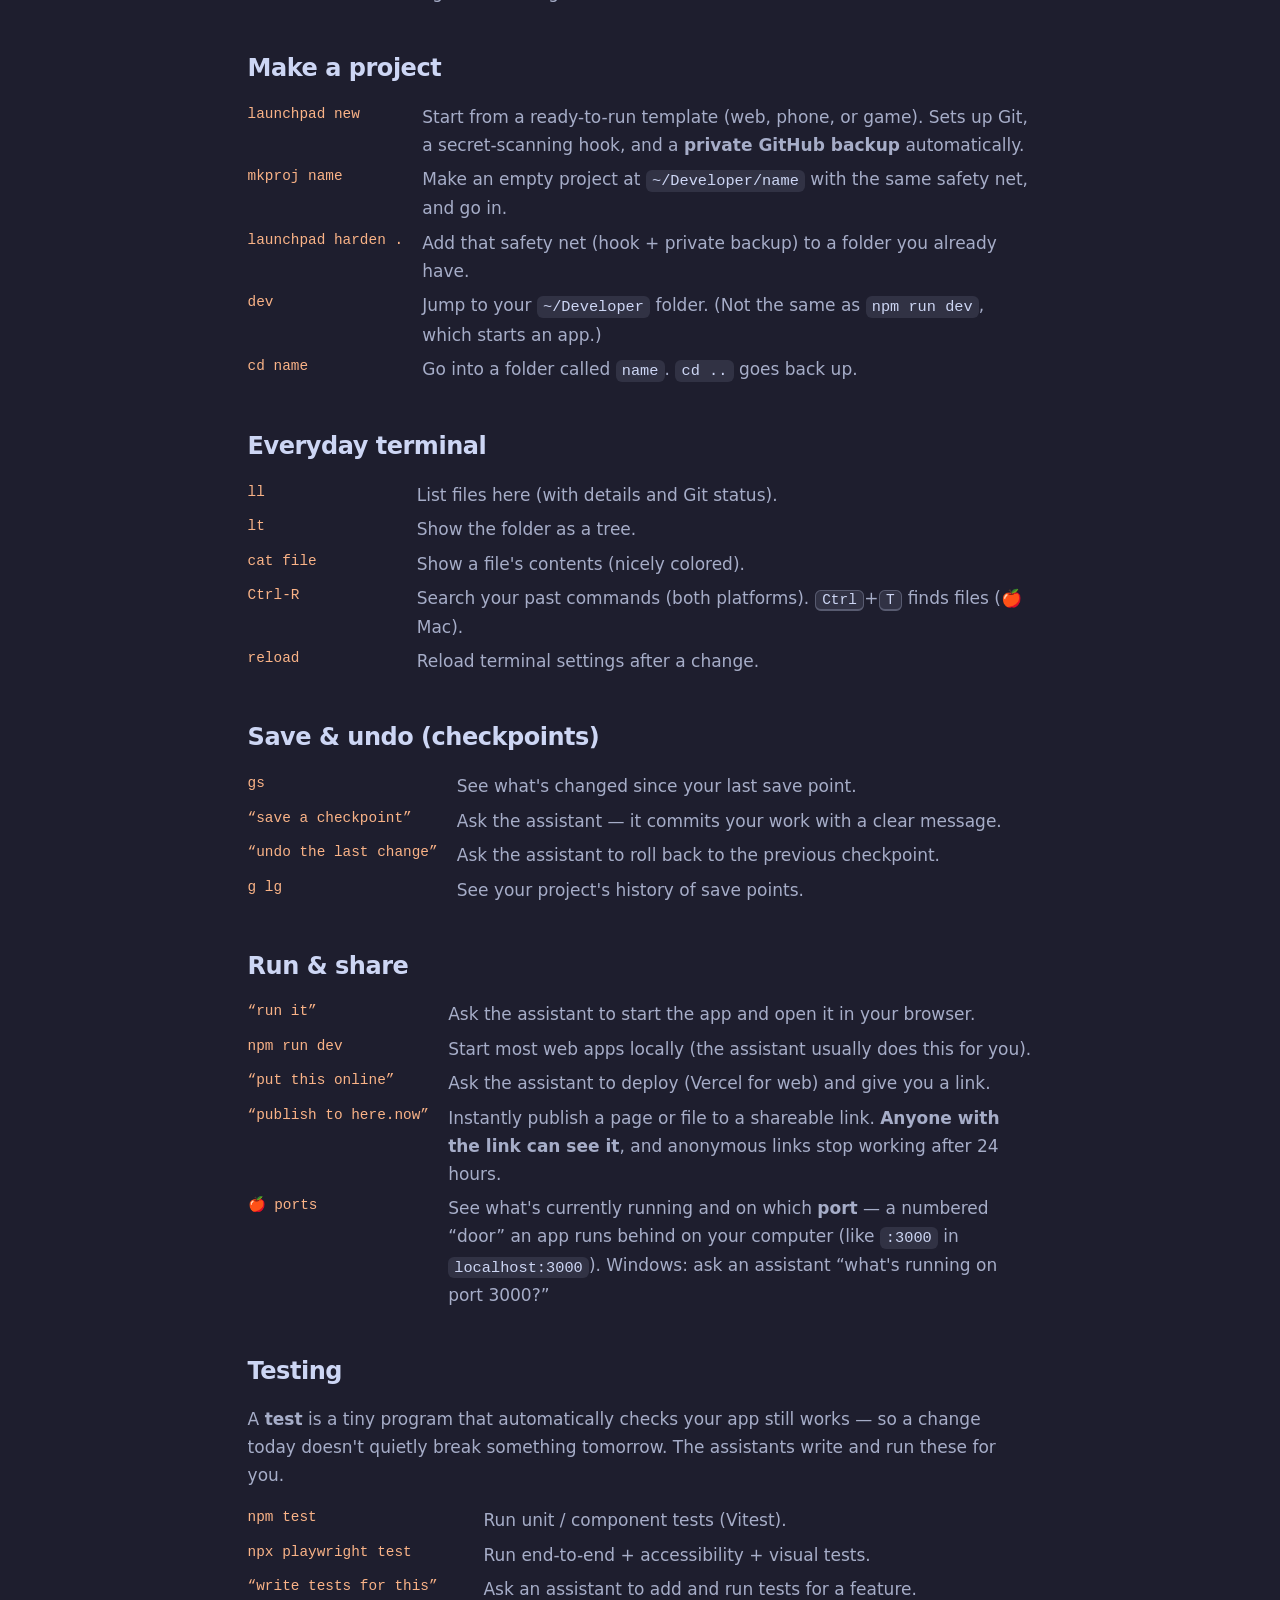
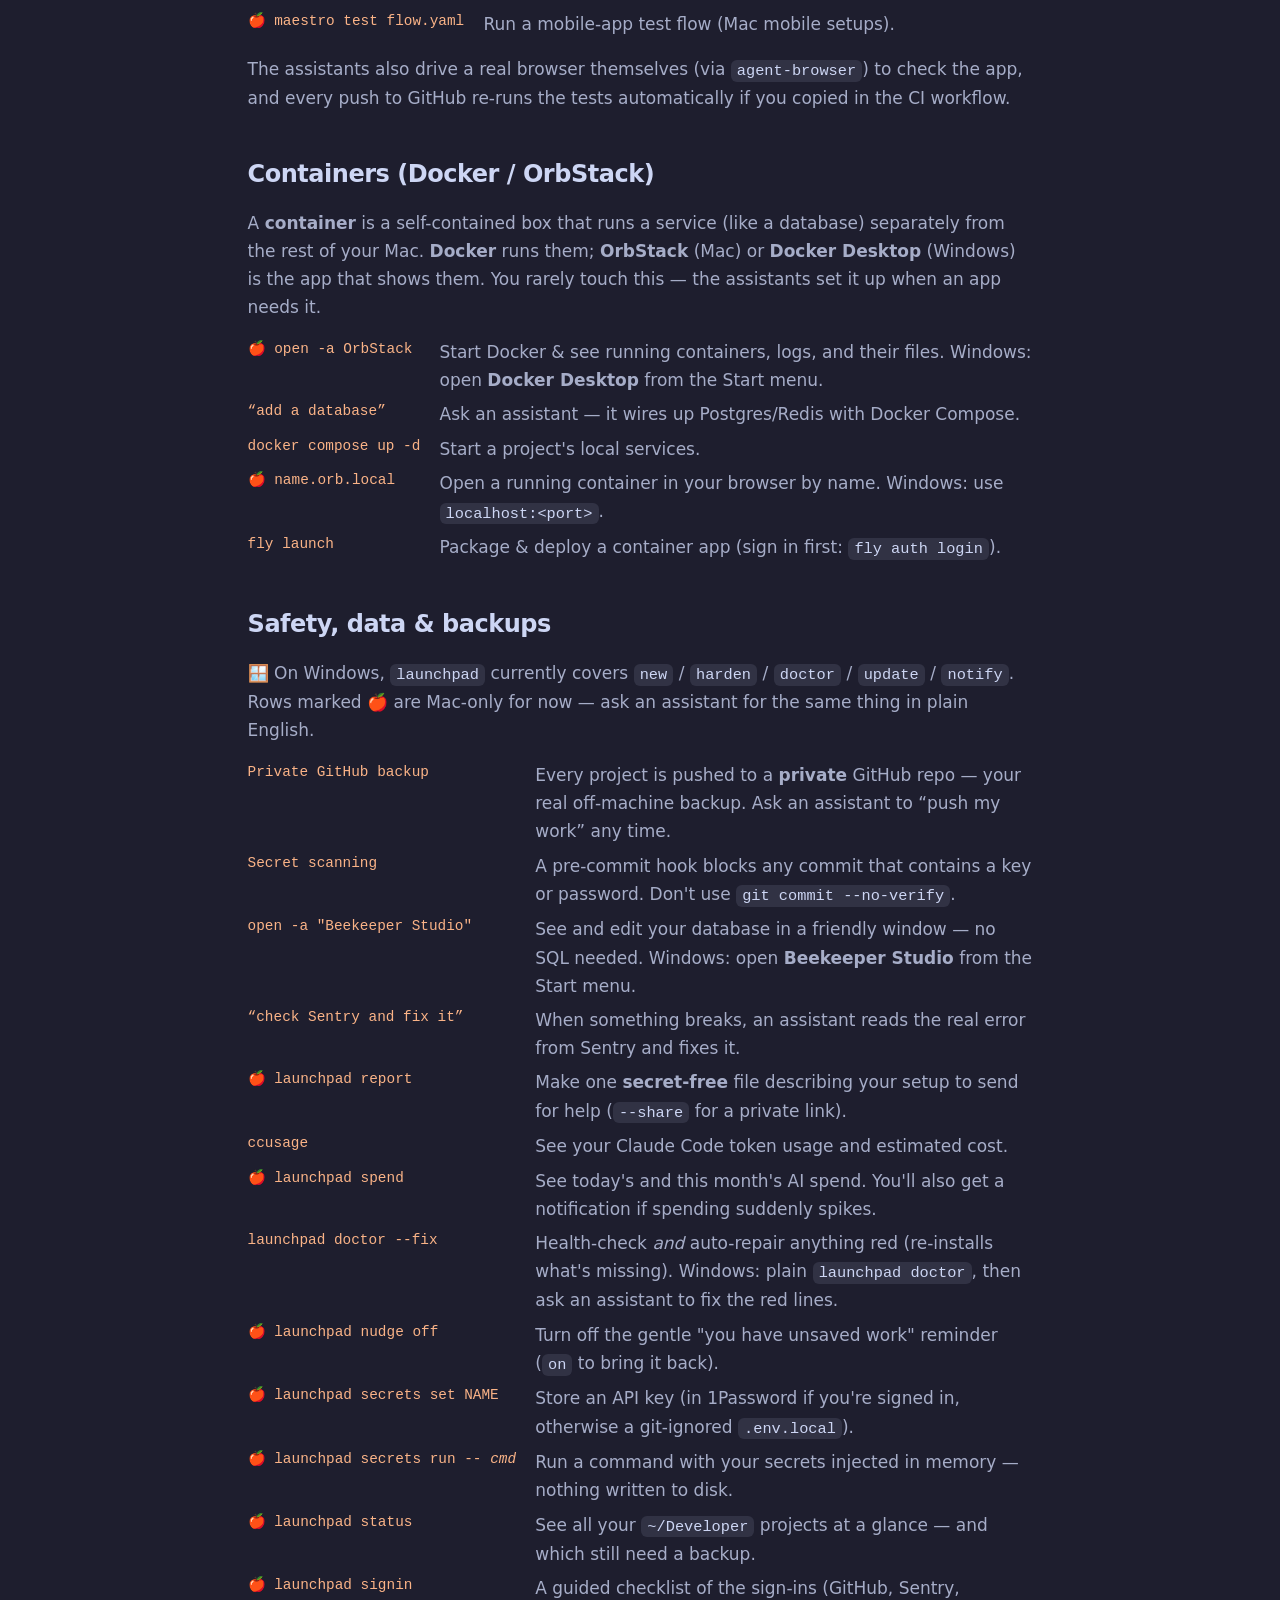
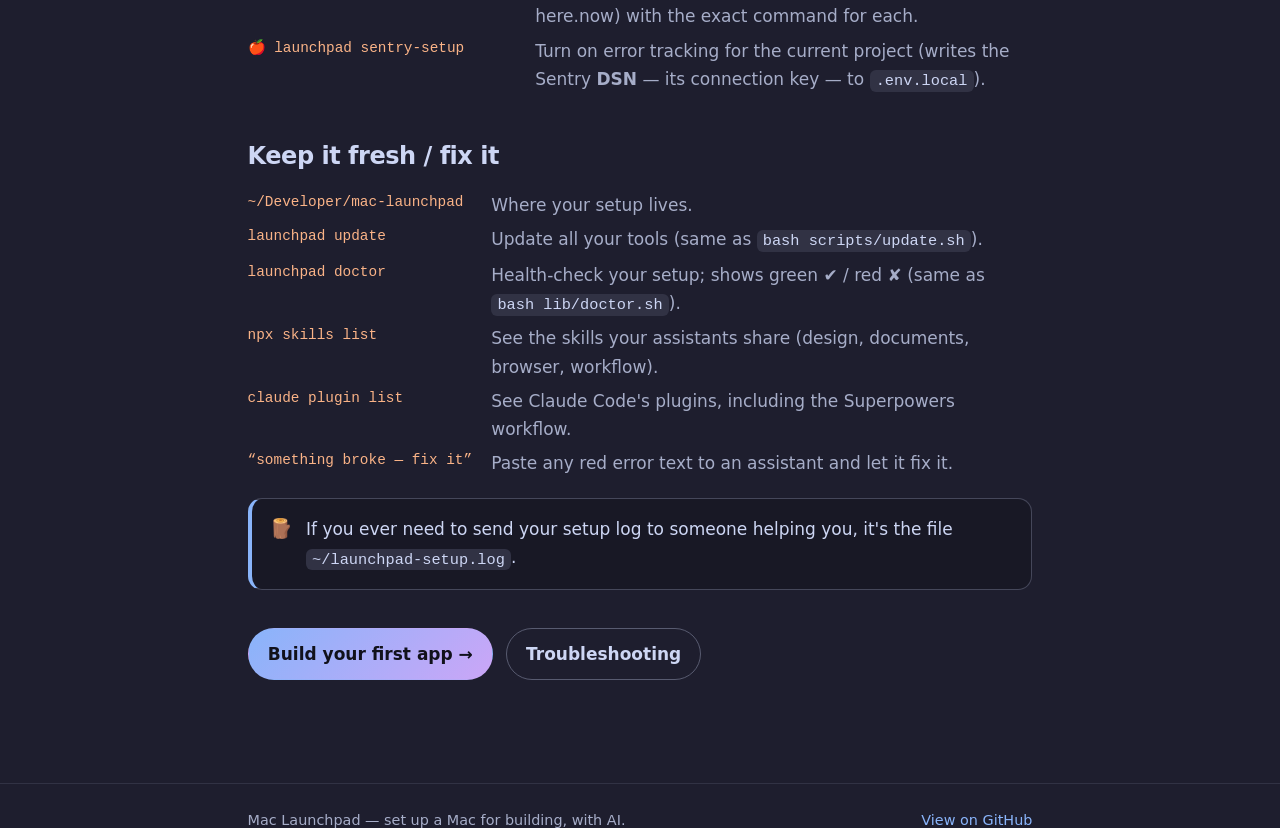
==== commit 2d830e75: "docs: make the user guides followable on a Windows PC - troubleshooting.html: new 'On a Windows PC —" ====
--- a/docs/cheatsheet.html
+++ b/docs/cheatsheet.html
@@ -29,14 +29,14 @@
   <h1>Cheat sheet</h1>
   <p class="lede">Everything you need on one page. When in doubt, just ask an assistant in plain English.</p>
 
-  <div class="callout note"><div class="ico" aria-hidden="true">🧭</div><p><strong>How to read this page.</strong> Brand new to all this? Start with the <a href="getting-started.html">Get started</a> guide — it shows how to open the Terminal and what a folder is. Most things below are typed into the <strong>Terminal</strong> (open it with <kbd>⌘</kbd> (Command) + <kbd>Space</kbd> → type “Terminal”). Here's how to read the entries:</p></div>
+  <div class="callout note"><div class="ico" aria-hidden="true">🧭</div><p><strong>How to read this page.</strong> Brand new to all this? Start with the <a href="getting-started.html">Get started</a> guide — it shows how to open the Terminal and what a folder is. Most things below are typed into the <strong>Terminal</strong> (open it with <kbd>⌘</kbd> (Command) + <kbd>Space</kbd> → type “Terminal”). <strong>On a Windows PC</strong> the same commands go into <strong>PowerShell</strong> (press <kbd>⊞ Win</kbd> → type “PowerShell”) — rows marked 🍎 are Mac-only for now. Here's how to read the entries:</p></div>
   <div class="kv">
     <dt>monospaced</dt><dd>A <strong>command</strong> you type into the Terminal and run with Enter — like <code>claude</code> or <code>ll</code>.</dd>
     <dt>“in quotes”</dt><dd>A plain-English <strong>request you say to an assistant</strong> (type it into the chat) — like <em>“save a checkpoint.”</em> Say it however feels natural; the exact words don't matter.</dd>
     <dt>name, file, NAME</dt><dd>A <strong>blank to fill in</strong> — swap in your own word. So <code>cd name</code> becomes <code>cd my-bakery</code>, and <code>cat file</code> becomes <code>cat README.md</code>.</dd>
     <dt>-d, --fix</dt><dd>A word starting with <code>-</code> is an <strong>option</strong> that tweaks what a command does. You usually don't need to change these.</dd>
     <dt>~ &middot; . &middot; ..</dt><dd><code>~</code> = your <strong>home folder</strong>; <code>.</code> = <strong>“the folder I'm in right now”</strong>; <code>cd ..</code> goes up one level.</dd>
-    <dt>short aliases</dt><dd>Handy shortcuts like <code>gs</code>, <code>ll</code>, and <code>dev</code> are <strong>nicknames we set up for you</strong> (e.g. <code>gs</code> runs <code>git status</code>). They live on this Mac.</dd>
+    <dt>short aliases</dt><dd>Handy shortcuts like <code>gs</code>, <code>ll</code>, and <code>dev</code> are <strong>nicknames we set up for you</strong> (e.g. <code>gs</code> runs <code>git status</code>). They live on this machine — set up the same way on Mac and Windows.</dd>
   </div>
   <p class="muted"><strong>You do not need to memorise any of this.</strong> It's a reference for when you're curious — day to day, you just ask an assistant. <em>Why did the cheat sheet do so well in school? It always made the grade.</em></p>
 
@@ -83,7 +83,7 @@
       <dt>ll</dt><dd>List files here (with details and Git status).</dd>
       <dt>lt</dt><dd>Show the folder as a tree.</dd>
       <dt>cat file</dt><dd>Show a file's contents (nicely colored).</dd>
-      <dt>Ctrl&#8209;R</dt><dd>Fuzzy-search your past commands. <kbd>Ctrl</kbd>+<kbd>T</kbd> finds files.</dd>
+      <dt>Ctrl&#8209;R</dt><dd>Search your past commands (both platforms). <kbd>Ctrl</kbd>+<kbd>T</kbd> finds files (🍎 Mac).</dd>
       <dt>reload</dt><dd>Reload terminal settings after a change.</dd>
     </dl>
   </section>
@@ -105,7 +105,7 @@
       <dt>npm run dev</dt><dd>Start most web apps locally (the assistant usually does this for you).</dd>
       <dt>“put this online”</dt><dd>Ask the assistant to deploy (Vercel for web) and give you a link.</dd>
       <dt>“publish to here.now”</dt><dd>Instantly publish a page or file to a shareable link. <strong>Anyone with the link can see it</strong>, and anonymous links stop working after 24 hours.</dd>
-      <dt>ports</dt><dd>See what's currently running and on which <strong>port</strong> — a numbered “door” an app runs behind on your Mac (like <code>:3000</code> in <code>localhost:3000</code>).</dd>
+      <dt>🍎 ports</dt><dd>See what's currently running and on which <strong>port</strong> — a numbered “door” an app runs behind on your computer (like <code>:3000</code> in <code>localhost:3000</code>). <span class="muted">Windows: ask an assistant “what's running on port 3000?”</span></dd>
     </dl>
   </section>
 
@@ -116,40 +116,41 @@
       <dt>npm test</dt><dd>Run unit / component tests (Vitest).</dd>
       <dt>npx playwright test</dt><dd>Run end-to-end + accessibility + visual tests.</dd>
       <dt>“write tests for this”</dt><dd>Ask an assistant to add and run tests for a feature.</dd>
-      <dt>maestro test flow.yaml</dt><dd>Run a mobile-app test flow (mobile setups).</dd>
+      <dt>🍎 maestro test flow.yaml</dt><dd>Run a mobile-app test flow (Mac mobile setups).</dd>
     </dl>
     <p class="muted">The assistants also drive a real browser themselves (via <code>agent-browser</code>) to check the app, and every push to GitHub re-runs the tests automatically if you copied in the CI workflow.</p>
   </section>
 
   <section>
     <h2>Containers (Docker / OrbStack)</h2>
-    <p class="muted">A <strong>container</strong> is a self-contained box that runs a service (like a database) separately from the rest of your Mac. <strong>Docker</strong> runs them; <strong>OrbStack</strong> is the app that shows them. You rarely touch this — the assistants set it up when an app needs it.</p>
+    <p class="muted">A <strong>container</strong> is a self-contained box that runs a service (like a database) separately from the rest of your Mac. <strong>Docker</strong> runs them; <strong>OrbStack</strong> (Mac) or <strong>Docker Desktop</strong> (Windows) is the app that shows them. You rarely touch this — the assistants set it up when an app needs it.</p>
     <dl class="kv">
-      <dt>open -a OrbStack</dt><dd>Start Docker &amp; see running containers, logs, and their files.</dd>
+      <dt>🍎 open -a OrbStack</dt><dd>Start Docker &amp; see running containers, logs, and their files. <span class="muted">Windows: open <strong>Docker Desktop</strong> from the Start menu.</span></dd>
       <dt>“add a database”</dt><dd>Ask an assistant — it wires up Postgres/Redis with Docker Compose.</dd>
       <dt>docker compose up -d</dt><dd>Start a project's local services.</dd>
-      <dt>name.orb.local</dt><dd>Open a running container in your browser by name.</dd>
+      <dt>🍎 name.orb.local</dt><dd>Open a running container in your browser by name. <span class="muted">Windows: use <code>localhost:&lt;port&gt;</code>.</span></dd>
       <dt>fly launch</dt><dd>Package &amp; deploy a container app (sign in first: <code>fly auth login</code>).</dd>
     </dl>
   </section>
 
   <section>
     <h2 id="safety">Safety, data &amp; backups</h2>
+    <p class="muted">🪟 On Windows, <code>launchpad</code> currently covers <code>new</code> / <code>harden</code> / <code>doctor</code> / <code>update</code> / <code>notify</code>. Rows marked 🍎 are Mac-only for now — ask an assistant for the same thing in plain English.</p>
     <dl class="kv">
       <dt>Private GitHub backup</dt><dd>Every project is pushed to a <strong>private</strong> GitHub repo — your real off-machine backup. Ask an assistant to “push my work” any time.</dd>
       <dt>Secret scanning</dt><dd>A pre-commit hook blocks any commit that contains a key or password. Don't use <code>git commit --no-verify</code>.</dd>
-      <dt>open -a "Beekeeper Studio"</dt><dd>See and edit your database in a friendly window — no SQL needed.</dd>
+      <dt>open -a "Beekeeper Studio"</dt><dd>See and edit your database in a friendly window — no SQL needed. <span class="muted">Windows: open <strong>Beekeeper Studio</strong> from the Start menu.</span></dd>
       <dt>“check Sentry and fix it”</dt><dd>When something breaks, an assistant reads the real error from Sentry and fixes it.</dd>
-      <dt>launchpad report</dt><dd>Make one <strong>secret-free</strong> file describing your setup to send for help (<code>--share</code> for a private link).</dd>
+      <dt>🍎 launchpad report</dt><dd>Make one <strong>secret-free</strong> file describing your setup to send for help (<code>--share</code> for a private link).</dd>
       <dt>ccusage</dt><dd>See your Claude Code token usage and estimated cost.</dd>
-      <dt>launchpad spend</dt><dd>See today's and this month's AI spend. You'll also get a notification if spending suddenly spikes.</dd>
-      <dt>launchpad doctor --fix</dt><dd>Health-check <em>and</em> auto-repair anything red (re-installs what's missing).</dd>
-      <dt>launchpad nudge off</dt><dd>Turn off the gentle "you have unsaved work" reminder (<code>on</code> to bring it back).</dd>
-      <dt>launchpad secrets set NAME</dt><dd>Store an API key (in 1Password if you're signed in, otherwise a git-ignored <code>.env.local</code>).</dd>
-      <dt>launchpad secrets run -- <em>cmd</em></dt><dd>Run a command with your secrets injected in memory — nothing written to disk.</dd>
-      <dt>launchpad status</dt><dd>See all your <code>~/Developer</code> projects at a glance — and which still need a backup.</dd>
-      <dt>launchpad signin</dt><dd>A guided checklist of the sign-ins (GitHub, Sentry, here.now) with the exact command for each.</dd>
-      <dt>launchpad sentry-setup</dt><dd>Turn on error tracking for the current project (writes the Sentry <strong>DSN</strong> — its connection key — to <code>.env.local</code>).</dd>
+      <dt>🍎 launchpad spend</dt><dd>See today's and this month's AI spend. You'll also get a notification if spending suddenly spikes.</dd>
+      <dt>launchpad doctor --fix</dt><dd>Health-check <em>and</em> auto-repair anything red (re-installs what's missing). <span class="muted">Windows: plain <code>launchpad doctor</code>, then ask an assistant to fix the red lines.</span></dd>
+      <dt>🍎 launchpad nudge off</dt><dd>Turn off the gentle "you have unsaved work" reminder (<code>on</code> to bring it back).</dd>
+      <dt>🍎 launchpad secrets set NAME</dt><dd>Store an API key (in 1Password if you're signed in, otherwise a git-ignored <code>.env.local</code>).</dd>
+      <dt>🍎 launchpad secrets run -- <em>cmd</em></dt><dd>Run a command with your secrets injected in memory — nothing written to disk.</dd>
+      <dt>🍎 launchpad status</dt><dd>See all your <code>~/Developer</code> projects at a glance — and which still need a backup.</dd>
+      <dt>🍎 launchpad signin</dt><dd>A guided checklist of the sign-ins (GitHub, Sentry, here.now) with the exact command for each.</dd>
+      <dt>🍎 launchpad sentry-setup</dt><dd>Turn on error tracking for the current project (writes the Sentry <strong>DSN</strong> — its connection key — to <code>.env.local</code>).</dd>
     </dl>
   </section>
 
